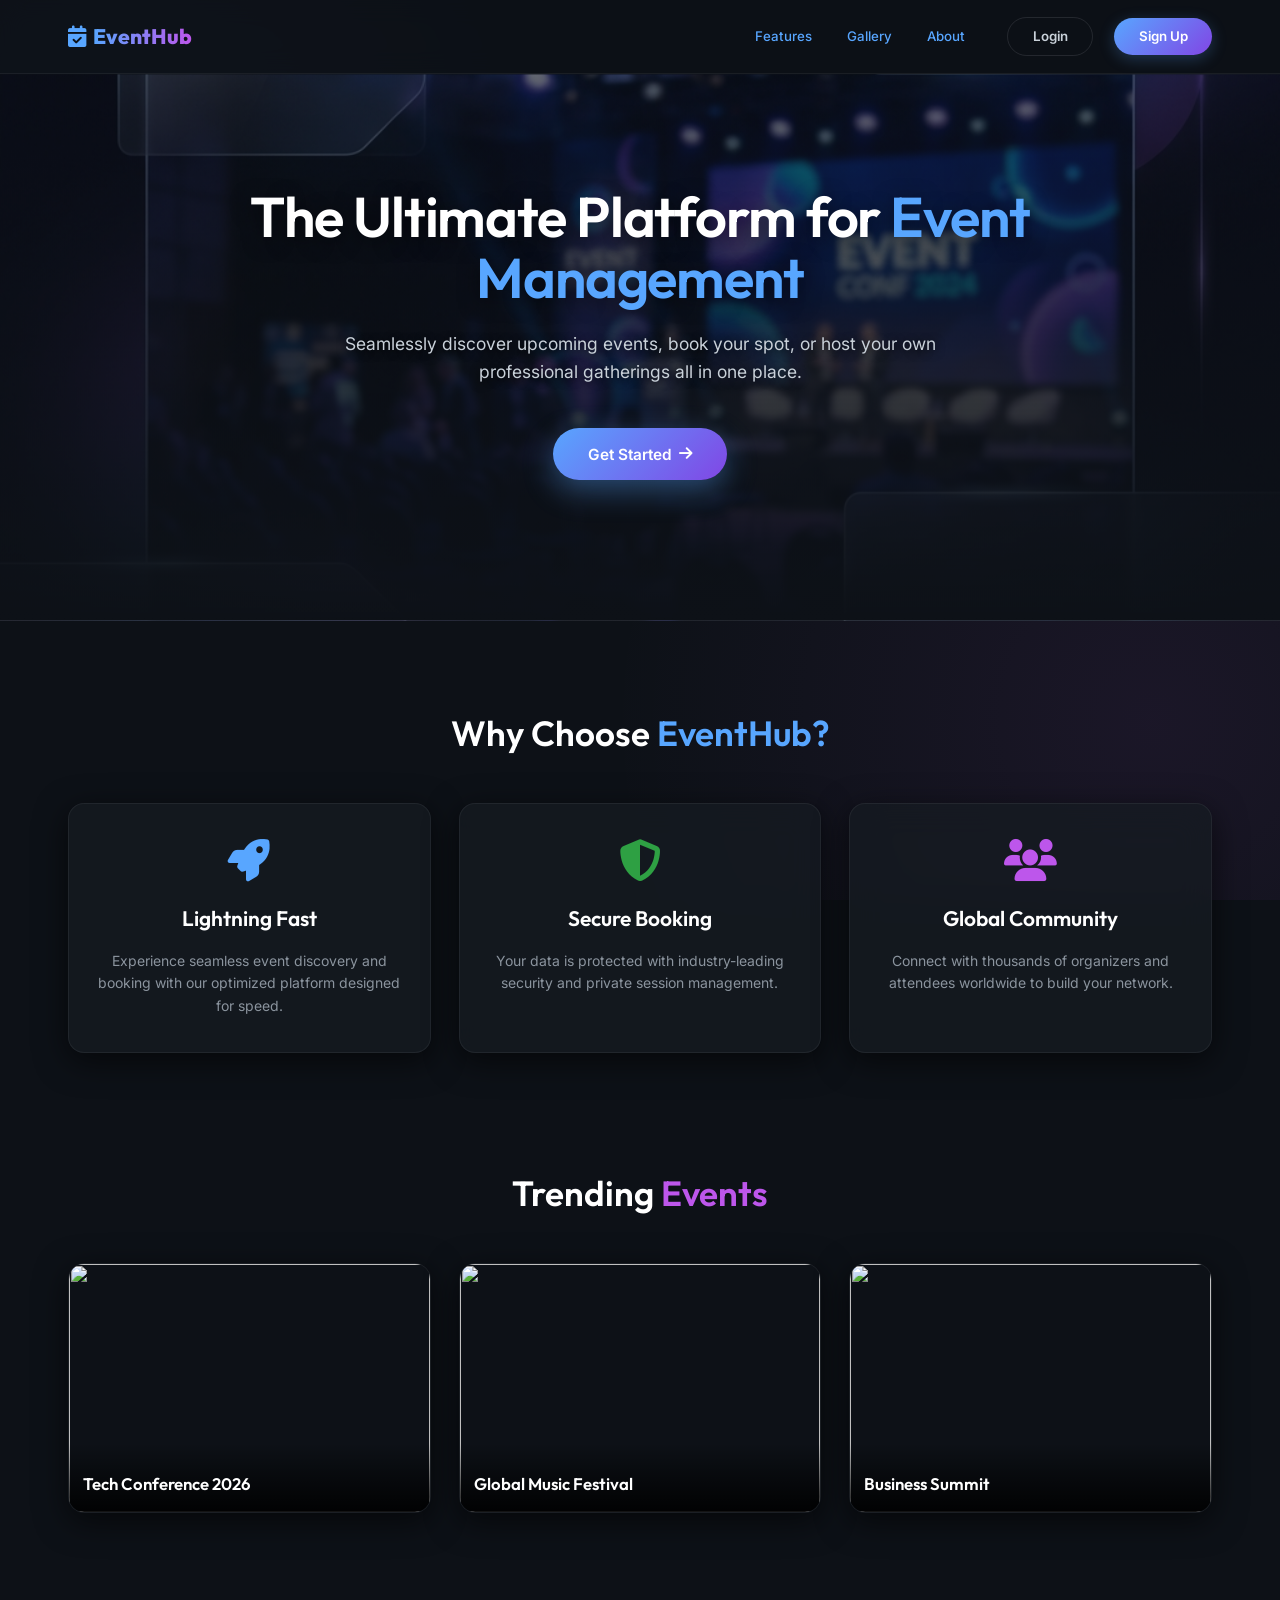
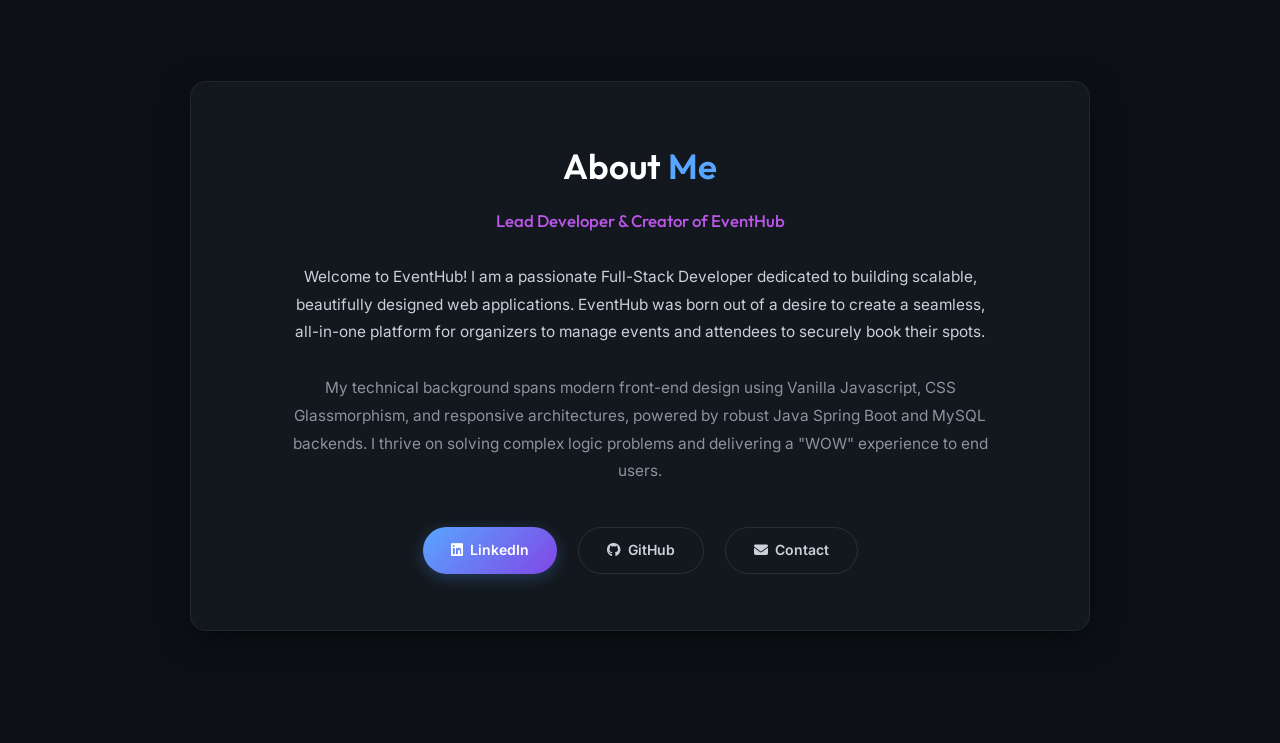
==== dashboard.html @ 70b1a967 "intial commit" ====
<!DOCTYPE html>
<html lang="en">
<head>
    <meta charset="UTF-8">
    <meta name="viewport" content="width=device-width, initial-scale=1.0">
    <title>Dashboard | Event Management System</title>
    <link rel="stylesheet" href="https://cdnjs.cloudflare.com/ajax/libs/font-awesome/6.4.0/css/all.min.css">
    <link rel="stylesheet" href="css/styles.css">
    <style>
        .role-badge-header {
            font-size:0.65rem; 
            padding:0.2rem 0.6rem; 
            margin-left: 0.5rem; 
            border-radius: var(--radius-sm);
        }
        .sidebar-link:hover {
            background: rgba(255, 255, 255, 0.05) !important;
            color: white !important;
        }
        .sidebar-link.active {
            background: rgba(88, 166, 255, 0.1) !important;
            color: var(--primary) !important;
        }
        #payment-history-table-body td {
            text-align: center !important;
            vertical-align: middle !important;
        }
        @media (max-width: 768px) {
            .sidebar {
                position: fixed;
                height: 100vh;
                left: -260px;
                top: 0;
                box-shadow: 0 0 50px rgba(0,0,0,0.8);
            }
            .sidebar.open {
                left: 0;
            }
            #sidebar-close, #sidebar-toggle {
                display: block !important;
            }
            .navbar-brand-desktop {
                display: none !important;
            }
        }
    </style>
</head>
<body>

    <!-- Dashboard Layout Wrapper -->
    <div class="dashboard-layout" style="display: flex; flex: 1; width: 100%; overflow-x: hidden;">
        
        <!-- Sidebar -->
        <aside class="sidebar" id="sidebar" style="width: 260px; background: rgba(13, 17, 23, 0.95); border-right: 1px solid var(--border); display: flex; flex-direction: column; transition: all 0.3s ease; z-index: 200;">
            <div style="padding: 1.5rem; border-bottom: 1px solid var(--border); display: flex; justify-content: space-between; align-items: center;">
                <a href="index.html" class="navbar-brand" style="font-size: 1.3rem;">
                    <i class="fas fa-calendar-check" style="color: var(--primary);"></i>
                    <span>EventHub</span>
                </a>
                <button id="sidebar-close" class="btn btn-outline" style="padding: 0.3rem 0.6rem; display: none;"><i class="fas fa-times"></i></button>
            </div>
            <ul id="sidebar-menu" style="list-style: none; padding: 1.5rem 1rem; flex: 1; display: flex; flex-direction: column; gap: 0.5rem;">
                <li>
                    <a href="#" class="sidebar-link active" style="display: flex; align-items: center; gap: 1rem; padding: 0.8rem 1rem; color: var(--primary); background: rgba(88, 166, 255, 0.1); border-radius: var(--radius-md); font-weight: 500; transition: all 0.2s; text-decoration: none;">
                        <i class="fas fa-home" style="width: 20px; text-align: center;"></i> Overview
                    </a>
                </li>
                <li id="sidebar-history-item" style="display: none;">
                    <a href="#" id="sidebar-btn-history" class="sidebar-link" style="display: flex; align-items: center; gap: 1rem; padding: 0.8rem 1rem; color: var(--text-muted); border-radius: var(--radius-md); font-weight: 500; transition: all 0.2s; text-decoration: none;">
                        <i class="fas fa-ticket-alt" style="width: 20px; text-align: center;"></i> My Tickets
                    </a>
                </li>
                <li id="sidebar-payment-history-item" style="display: none;">
                    <a href="#" id="sidebar-btn-payment-history" class="sidebar-link" style="display: flex; align-items: center; gap: 1rem; padding: 0.8rem 1rem; color: var(--text-muted); border-radius: var(--radius-md); font-weight: 500; transition: all 0.2s; text-decoration: none;">
                        <i class="fas fa-file-invoice-dollar" style="width: 20px; text-align: center;"></i> Payment History
                    </a>
                </li>
                <li id="sidebar-create-event-item" style="display: none;">
                    <a href="#" id="sidebar-btn-create" class="sidebar-link" style="display: flex; align-items: center; gap: 1rem; padding: 0.8rem 1rem; color: var(--text-muted); border-radius: var(--radius-md); font-weight: 500; transition: all 0.2s; text-decoration: none;">
                        <i class="fas fa-plus-circle" style="width: 20px; text-align: center;"></i> Create Event
                    </a>
                </li>
                <li id="sidebar-admin-user-item" style="display: none;">
                    <a href="#" id="sidebar-btn-add-user" class="sidebar-link" style="display: flex; align-items: center; gap: 1rem; padding: 0.8rem 1rem; color: var(--text-muted); border-radius: var(--radius-md); font-weight: 500; transition: all 0.2s; text-decoration: none;">
                        <i class="fas fa-user-plus" style="width: 20px; text-align: center;"></i> Add User
                    </a>
                </li>
                <hr style="border:0; border-top: 1px solid var(--border); margin: 1rem 0;">
                <li>
                    <a href="#" id="sidebar-btn-settings" class="sidebar-link" style="display: flex; align-items: center; gap: 1rem; padding: 0.8rem 1rem; color: var(--text-muted); border-radius: var(--radius-md); font-weight: 500; transition: all 0.2s; text-decoration: none;">
                        <i class="fas fa-cog" style="width: 20px; text-align: center;"></i> Settings
                    </a>
                </li>
                <li>
                    <a href="#" id="sidebar-btn-logout" class="sidebar-link" style="display: flex; align-items: center; gap: 1rem; padding: 0.8rem 1rem; color: var(--danger); border-radius: var(--radius-md); font-weight: 500; transition: all 0.2s; text-decoration: none;">
                        <i class="fas fa-sign-out-alt" style="width: 20px; text-align: center;"></i> Logout
                    </a>
                </li>
            </ul>
        </aside>

        <!-- Main Content Wrapper -->
        <div class="main-wrapper" style="flex: 1; display: flex; flex-direction: column; min-width: 0; position: relative;">
            
            <!-- Navbar -->
            <nav class="navbar" style="padding: 1rem 2rem;">
                <div style="display: flex; justify-content: space-between; align-items: center; width: 100%;">
                    <div style="display: flex; align-items: center;">
                        <button id="sidebar-toggle" class="btn btn-outline" style="padding: 0.4rem 0.8rem; margin-right: 1rem; display: none;"><i class="fas fa-bars"></i></button>
                        <a href="index.html" class="navbar-brand navbar-brand-desktop" style="display: none;">
                            <i class="fas fa-calendar-check" style="color: var(--primary);"></i>
                            <span>EventHub</span>
                        </a>
                    </div>
                    <div class="nav-links" style="position: relative; display: flex; align-items: center;">
                <div id="nav-profile-trigger" style="cursor: pointer; display: flex; align-items: center; gap: 0.8rem; padding: 0.4rem; border-radius: var(--radius-full); transition: background 0.2s;">
                    <div id="nav-profile-icon" style="width: 42px; height: 42px; border-radius: 50%; background: linear-gradient(135deg, var(--primary), var(--secondary)); display: flex; align-items: center; justify-content: center; color: white; font-size: 1.2rem; box-shadow: 0 4px 10px rgba(88, 166, 255, 0.4); overflow: hidden;">
                        <!-- Icon injected by JS -->
                    </div>
                </div>
                
                <!-- Dropdown Menu -->
                <div id="profile-dropdown" class="glass-card fade-in" style="display: none; position: absolute; top: 70px; right: 0; min-width: 280px; padding: 1.5rem; text-align: left; z-index: 200;">
                    <h3 id="dropdown-name" style="margin-bottom: 0.3rem; display:flex; justify-content: space-between; align-items: center; font-size: 1.1rem;"></h3>
                    <p id="dropdown-email" style="font-size: 0.85rem; color: var(--text-muted); margin-bottom: 1.2rem;"></p>
                    <button class="btn btn-outline" id="btn-edit-profile" style="width: 100%; border: none; text-align: left; padding: 0.8rem; margin-bottom: 0.5rem; background: rgba(88, 166, 255, 0.1); border-radius: var(--radius-md); transition: background 0.3s;">
                        <i class="fas fa-user-edit" style="margin-right: 0.5rem; color: var(--primary);"></i> Edit Profile
                    </button>
                    <button class="btn btn-outline" id="btn-account-settings" onclick="document.getElementById('profile-dropdown').style.display='none'; document.getElementById('nav-profile-trigger').style.background='transparent'; document.getElementById('account-settings-modal').classList.add('active');" style="width: 100%; border: none; text-align: left; padding: 0.8rem; margin-bottom: 0.5rem; background: rgba(88, 166, 255, 0.1); border-radius: var(--radius-md); transition: background 0.3s;">
                        <i class="fas fa-cog" style="margin-right: 0.5rem; color: var(--primary);"></i> Account Settings
                    </button>
                    <button class="btn btn-outline" id="btn-help-support" onclick="document.getElementById('profile-dropdown').style.display='none'; document.getElementById('nav-profile-trigger').style.background='transparent'; document.getElementById('help-modal').classList.add('active');" style="width: 100%; border: none; text-align: left; padding: 0.8rem; margin-bottom: 0.5rem; background: rgba(88, 166, 255, 0.1); border-radius: var(--radius-md); transition: background 0.3s;">
                        <i class="fas fa-question-circle" style="margin-right: 0.5rem; color: var(--primary);"></i> Help & Support
                    </button>
                    <hr style="border: 0; border-top: 1px solid var(--border); margin: 1rem 0;">
                    <button class="btn btn-danger" id="btn-logout" style="width: 100%; border: none; background: rgba(248, 81, 73, 0.1); transition: background 0.3s;">
                        <i class="fas fa-sign-out-alt" style="margin-right: 0.5rem;"></i> Secure Logout
                    </button>
                </div>
            </div>
                </div>
            </nav>

            <main class="container" style="padding: 3rem 2rem; flex: 1; display: flex; flex-direction: column; max-width: 100%;">
        
        <!-- Header Actions -->
        <div style="display: flex; justify-content: space-between; align-items: center; margin-bottom: 2rem; border-bottom: 1px solid var(--border); padding-bottom: 1.5rem; flex-wrap: wrap; gap: 1rem;">
            <div>
                <h2 id="dashboard-title" style="font-size: 2rem;">Overview</h2>
                <p class="text-muted" style="font-size: 0.95rem; margin-top: 0.4rem;" id="dashboard-subtitle">Manage your events and activities.</p>
            </div>
            <div style="display: flex; align-items: center; gap: 1rem; flex-wrap: wrap;">
                <div id="dashboard-actions" style="display: flex; align-items: center; gap: 1rem;">
                    <!-- Action buttons dynamically injected -->
                </div>
            </div>
        </div>

        <!-- Search Bar -->
        <div id="search-container" style="margin-bottom: 2rem;">
            <div style="position: relative; max-width: 500px;">
                <i class="fas fa-search" style="position: absolute; left: 15px; top: 50%; transform: translateY(-50%); color: var(--text-muted);"></i>
                <input type="text" id="global-search" class="form-control" placeholder="Search events by title or location..." style="padding-left: 40px; border-radius: 30px; background: rgba(255,255,255,0.03);">
            </div>
        </div>

        <!-- Dynamic Content Section -->
        <div id="dashboard-content" style="flex: 1;">
            <div style="display: flex; justify-content: center; align-items: center; height: 200px;">
                <i class="fas fa-circle-notch fa-spin text-muted" style="font-size: 2rem;"></i>
            </div>
            </div>
        </main>
        
        </div> <!-- End Main Wrapper -->
    </div> <!-- End Dashboard Layout Wrapper -->
    
    <!-- Create Event Modal (Organizer / Admin) -->
    <div class="modal" id="create-event-modal">
        <div class="modal-content" style="max-width: 500px;">
            <span class="modal-close" id="create-event-close">&times;</span>
            <h3 class="mb-4">Create New Event</h3>
            
            <form id="create-event-form">
                <div class="form-group">
                    <label class="form-label">Event Title</label>
                    <input type="text" id="ev-title" class="form-control" required placeholder="e.g. Annual Tech Summit">
                </div>
                <div class="form-group">
                    <label class="form-label">Detailed Description</label>
                    <textarea id="ev-desc" class="form-control" required rows="2" placeholder="What is this event about?" style="resize: none;"></textarea>
                </div>
                <div style="display: flex; gap: 1rem;">
                    <div class="form-group" style="flex: 1;">
                        <label class="form-label">Date</label>
                        <input type="date" id="ev-date" class="form-control" required>
                    </div>
                    <div class="form-group" style="flex: 1;">
                        <label class="form-label">Time</label>
                        <input type="time" id="ev-time" class="form-control" required>
                    </div>
                </div>
                <div style="display: flex; gap: 1rem;">
                    <div class="form-group" style="flex: 1;">
                        <label class="form-label">Location</label>
                        <input type="text" id="ev-location" class="form-control" placeholder="City or 'Online'" required>
                    </div>
                    <div class="form-group" style="flex: 1;">
                        <label class="form-label">Max Capacity</label>
                        <input type="number" id="ev-capacity" class="form-control" min="1" required placeholder="e.g. 100">
                    </div>
                </div>
                <div style="display: flex; gap: 1rem;">
                    <div class="form-group" style="flex: 1;">
                        <label class="form-label">Event Pricing</label>
                        <select id="ev-type" class="form-control">
                            <option value="FREE">Free Event</option>
                            <option value="PAID">Paid Event</option>
                        </select>
                    </div>
                    <div class="form-group" style="flex: 1; display: none;" id="ev-price-container">
                        <label class="form-label">Ticket Price ($)</label>
                        <input type="number" id="ev-price" class="form-control" min="0" step="0.01" placeholder="e.g. 50.00">
                    </div>
                </div>
                <button type="submit" class="btn btn-primary" style="width: 100%; margin-top: 0.5rem;"><i class="fas fa-plus" style="margin-right: 0.5rem;"></i> Publish Event</button>
            </form>
        </div>
    </div>



    <!-- Attendees Modal (Organizer/Admin) -->
    <div class="modal" id="attendees-modal">
        <div class="modal-content" style="max-width: 800px;">
            <span class="modal-close" id="attendees-close">&times;</span>
            <h3 class="mb-4">Registered Attendees</h3>
            <div class="table-container" style="max-height: 400px; overflow-y: auto;">
                <table>
                    <thead>
                        <tr>
                            <th>Attendee Name</th>
                            <th>Contact Info</th>
                            <th>Organization</th>
                            <th>Status</th>
                        </tr>
                    </thead>
                    <tbody id="attendees-table-body">
                        <!-- Injected via JS -->
                    </tbody>
                </table>
            </div>
        </div>
    </div>

    <!-- User History Modal -->
    <div class="modal" id="history-modal">
        <div class="modal-content" style="max-width: 750px;">
            <span class="modal-close" id="history-close">&times;</span>
            <h3 class="mb-4">My Booked Tickets</h3>
            <div class="table-container" style="max-height: 400px; overflow-y: auto;">
                <table style="margin-top:0;">
                    <thead>
                        <tr>
                            <th>Event Details</th>
                            <th>Scheduled Date</th>
                            <th>Location</th>
                            <th>Action</th>
                        </tr>
                    </thead>
                    <tbody id="history-table-body">
                        <!-- Injected via JS -->
                    </tbody>
                </table>
            </div>
        </div>
    </div>

    <!-- User Modal (Admin) -->
    <div class="modal" id="user-modal">
        <div class="modal-content">
            <span class="modal-close" id="user-modal-close">&times;</span>
            <h3 class="mb-4" id="user-modal-title">System User Management</h3>
            
            <form id="user-form">
                <input type="hidden" id="user-id">
                <div class="form-group">
                    <label class="form-label">Full Name</label>
                    <input type="text" id="user-name" class="form-control" required>
                </div>
                <div class="form-group">
                    <label class="form-label">Email Address</label>
                    <input type="email" id="user-email" class="form-control" required>
                </div>
                <div class="form-group">
                    <label class="form-label">Phone Number <span style="color:var(--danger)">*</span></label>
                    <input type="tel" id="user-phone" class="form-control" placeholder="+1 234 567 8900" required>
                </div>
                <div class="form-group">
                    <label class="form-label">Security Password</label>
                    <input type="text" id="user-password" class="form-control" required>
                </div>
                <div class="form-group">
                    <label class="form-label">System Role</label>
                    <select id="user-role" class="form-control">
                        <option value="USER">Standard User (Attendee)</option>
                        <option value="ORGANIZER">Event Organizer</option>
                        <option value="ADMIN">System Administrator</option>
                    </select>
                </div>
                <div style="display: flex; gap: 1rem; margin-top: 1.5rem;">
                    <button type="button" class="btn btn-outline" style="flex: 1;" onclick="document.getElementById('user-modal').classList.remove('active')"><i class="fas fa-times" style="margin-right: 0.5rem;"></i> Cancel</button>
                    <button type="submit" class="btn btn-primary" style="flex: 1;"><i class="fas fa-save" style="margin-right: 0.5rem;"></i> Save</button>
                </div>
            </form>
        </div>
    </div>

    <!-- Edit Profile Modal -->
    <div class="modal" id="edit-profile-modal">
        <div class="modal-content" style="max-width: 400px;">
            <span class="modal-close" id="edit-profile-close">&times;</span>
            <h3 class="mb-4">Edit Profile</h3>
            <form id="edit-profile-form">
                <div style="text-align: center; margin-bottom: 1.5rem;">
                    <div id="edit-profile-preview" style="width: 100px; height: 100px; border-radius: 50%; background: var(--border); margin: 0 auto 1rem auto; overflow: hidden; display: flex; align-items: center; justify-content: center; font-size: 2.5rem; color: var(--text-muted);">
                        <i class="fas fa-user"></i>
                    </div>
                    <label for="edit-profile-image" class="btn btn-outline" style="cursor: pointer; padding: 0.4rem 0.8rem; font-size: 0.85rem;">
                        <i class="fas fa-camera"></i> Change Photo
                    </label>
                    <input type="file" id="edit-profile-image" accept="image/*" style="display: none;">
                </div>

                <div class="form-group">
                    <label class="form-label">Full Name</label>
                    <input type="text" id="edit-profile-name" class="form-control" required>
                </div>
                <div class="form-group">
                    <label class="form-label">Email Address (Read-only)</label>
                    <input type="email" id="edit-profile-email" class="form-control" readonly style="opacity: 0.7; cursor: not-allowed;">
                </div>
                <div class="form-group">
                    <label class="form-label">Phone Number</label>
                    <input type="tel" id="edit-profile-phone" class="form-control" placeholder="+1 234 567 8900">
                </div>
                <div class="form-group">
                    <label class="form-label">New Password (Leave blank to keep current)</label>
                    <input type="password" id="edit-profile-password" class="form-control" placeholder="Enter new password">
                </div>

                <div style="display: flex; gap: 1rem; margin-top: 1.5rem;">
                    <button type="button" class="btn btn-outline" style="flex: 1;" onclick="document.getElementById('edit-profile-modal').classList.remove('active')"><i class="fas fa-times" style="margin-right: 0.5rem;"></i> Cancel</button>
                    <button type="submit" class="btn btn-primary" style="flex: 1;"><i class="fas fa-save" style="margin-right: 0.5rem;"></i> Save</button>
                </div>
            </form>
        </div>
    </div>

    <!-- Payment Modal -->
    <div class="modal" id="payment-modal">
        <div class="modal-content" style="max-width: 450px;">
            <span class="modal-close" id="payment-close">&times;</span>
            <div style="text-align: center; margin-bottom: 1.5rem;">
                <i class="fas fa-lock text-muted" style="font-size: 2rem; margin-bottom: 0.5rem;"></i>
                <h3>Secure Checkout</h3>
                <p class="text-muted" style="font-size: 0.9rem;">Total Due: <span id="payment-amount" style="font-weight:bold; color:var(--success); font-size:1.1rem;">$0.00</span></p>
            </div>
            
            <form id="payment-form">
                <div class="form-group">
                    <label class="form-label">Cardholder Name</label>
                    <input type="text" id="card-name" class="form-control" required placeholder="John Doe">
                </div>
                <div class="form-group">
                    <label class="form-label">Card Number</label>
                    <input type="text" id="card-number" class="form-control" required placeholder="0000 0000 0000 0000" maxlength="19">
                </div>
                <div style="display: flex; gap: 1rem;">
                    <div class="form-group" style="flex: 1;">
                        <label class="form-label">Expiry Date</label>
                        <input type="text" id="card-expiry" class="form-control" required placeholder="MM/YY" maxlength="5">
                    </div>
                    <div class="form-group" style="flex: 1;">
                        <label class="form-label">CVV</label>
                        <input type="text" id="card-cvv" class="form-control" required placeholder="123" maxlength="4">
                    </div>
                </div>
                <button type="submit" id="btn-pay-submit" class="btn btn-primary" style="width: 100%; margin-top: 1rem;">
                    <i class="fas fa-credit-card" style="margin-right: 0.5rem;"></i> Pay & Book Ticket
                </button>
            </form>
        </div>
    </div>

    <!-- Payment History Modal -->
    <div class="modal" id="payment-history-modal">
        <div class="modal-content" style="max-width: 950px; min-height: 400px; padding: 2rem;">
            <span class="modal-close" id="payment-history-close">&times;</span>
            <h3 class="mb-4" id="payment-history-title">Payment History</h3>
            <div class="table-container" style="max-height: 500px; overflow-y: auto; overflow-x: auto;">
                <table class="table" style="width: 100%; text-align: center; border-collapse: collapse;">
                    <thead id="payment-history-thead">
                        <!-- Populated via JS -->
                    </thead>
                    <tbody id="payment-history-table-body">
                        <!-- Populated via JS -->
                    </tbody>
                </table>
            </div>
        </div>
    </div>

    <!-- Event Gallery Modal -->
    <div class="modal" id="gallery-modal">
        <div class="modal-content" style="max-width: 800px; min-height: 500px; display: flex; flex-direction: column;">
            <span class="modal-close" id="gallery-close">&times;</span>
            <h3 class="mb-4" id="gallery-title">Event Gallery</h3>
            
            <form id="gallery-form" style="display: flex; gap: 1rem; margin-bottom: 2rem; align-items: center;">
                <input type="file" id="gallery-file" class="form-control" accept="image/*" style="flex: 1; padding: 0.5rem;">
                <span class="text-muted" style="font-weight: 600; font-size: 0.8rem;">OR</span>
                <input type="url" id="gallery-image-url" class="form-control" placeholder="Paste Image URL here (e.g. https://...)" style="flex: 1;">
                <button type="submit" class="btn btn-primary" style="white-space: nowrap;"><i class="fas fa-upload"></i> Upload</button>
            </form>

            <div id="gallery-grid" style="display: grid; grid-template-columns: repeat(auto-fill, minmax(200px, 1fr)); gap: 1.5rem; flex: 1; overflow-y: auto; padding-right: 0.5rem;">
                <!-- Populated via JS -->
            </div>
        </div>
    </div>

    <!-- Account Settings Modal -->
    <div class="modal" id="account-settings-modal">
        <div class="modal-content" style="max-width: 450px;">
            <span class="modal-close" id="account-settings-close" onclick="document.getElementById('account-settings-modal').classList.remove('active')">&times;</span>
            <h3 class="mb-4">Account Settings</h3>
            
            <form id="account-settings-form">
                <div class="form-group" style="display: flex; align-items: center; justify-content: space-between; border-bottom: 1px solid var(--border); padding-bottom: 1rem; margin-bottom: 1.5rem;">
                    <div>
                        <label class="form-label" style="margin-bottom: 0; color: white;">Email Notifications</label>
                        <div style="font-size: 0.8rem; color: var(--text-muted);">Receive updates about your events.</div>
                    </div>
                    <label style="position: relative; display: inline-block; width: 40px; height: 20px;">
                        <input type="checkbox" id="setting-notifications" style="width: 18px; height: 18px;">
                    </label>
                </div>

                <div class="form-group" style="border-bottom: 1px solid var(--border); padding-bottom: 1rem; margin-bottom: 1.5rem;">
                    <label class="form-label" style="color: var(--danger); margin-bottom: 0.5rem;">Danger Zone</label>
                    <div style="font-size: 0.8rem; color: var(--text-muted); margin-bottom: 1rem;">Once you delete your account, there is no going back. Please be certain.</div>
                    <button type="button" class="btn btn-danger" id="btn-delete-account" style="width: 100%;"><i class="fas fa-trash-alt" style="margin-right: 0.5rem;"></i> Delete My Account</button>
                </div>
                
                <div style="display: flex; gap: 1rem;">
                    <button type="submit" class="btn btn-primary" style="flex: 1;"><i class="fas fa-save" style="margin-right: 0.5rem;"></i> Save Settings</button>
                </div>
            </form>
        </div>
    </div>

    <!-- Help & Support Modal -->
    <div class="modal" id="help-modal">
        <div class="modal-content" style="max-width: 500px;">
            <span class="modal-close" id="help-close" onclick="document.getElementById('help-modal').classList.remove('active')">&times;</span>
            <h3 class="mb-4">Help & Support</h3>
            
            <div style="margin-bottom: 1.5rem;">
                <h4 style="margin-bottom: 0.5rem; color: var(--primary);">Booking Tickets</h4>
                <p style="color: var(--text-muted); font-size: 0.95rem; line-height: 1.5;">
                    To book a ticket, navigate to the <strong>Overview</strong> section and click "Book Spot" on any available event. You can view all your reserved tickets under the <strong>My Tickets</strong> tab.
                </p>
            </div>
            
            <div style="margin-bottom: 1.5rem;">
                <h4 style="margin-bottom: 0.5rem; color: var(--primary);">Hosting Events</h4>
                <p style="color: var(--text-muted); font-size: 0.95rem; line-height: 1.5;">
                    If you are an Organizer, you can publish new events from the <strong>Create Event</strong> menu. Manage your attendees, view revenue, and upload gallery images from your personalized dashboard.
                </p>
            </div>

            <div style="margin-bottom: 1.5rem;">
                <h4 style="margin-bottom: 0.5rem; color: var(--primary);">Contact Support</h4>
                <p style="color: var(--text-muted); font-size: 0.95rem; line-height: 1.5;">
                    If you face any issues with ticket booking, event creation, or account management, please reach out to our team at <strong>support@eventhub.com</strong> or call us at +1 800-123-4567.
                </p>
            </div>
            <button class="btn btn-primary" style="width: 100%;" onclick="document.getElementById('help-modal').classList.remove('active')">Close</button>
        </div>
    </div>

    <!-- Toast Notifications -->
    <div id="toast-container"></div>

    <script src="js/api.js?v=2"></script>
    <script src="js/dashboard.js?v=2"></script>
</body>
</html>
---- css/styles.css ----
@import url('https://fonts.googleapis.com/css2?family=Inter:wght@300;400;500;600;700&family=Outfit:wght@400;600;800&display=swap');

:root {
    /* Color Palette - Vibrant Dark Mode */
    --bg-color: #0d1117;
    --surface-color: rgba(22, 27, 34, 0.75);
    --surface-hover: rgba(33, 38, 45, 0.9);
    --primary: #58a6ff;
    --primary-hover: #3182ce;
    --secondary: #bd56eb;
    --accent: #2ea043;
    --danger: #f85149;
    --text-main: #c9d1d9;
    --text-muted: #8b949e;
    --border: rgba(240, 246, 252, 0.1);

    /* Glassmorphism Details */
    --glass-bg: rgba(255, 255, 255, 0.02);
    --glass-border: 1px solid rgba(240, 246, 252, 0.06);
    --glass-shadow: 0 8px 32px 0 rgba(0, 0, 0, 0.6);

    /* Radii */
    --radius-sm: 6px;
    --radius-md: 10px;
    --radius-lg: 16px;
    --radius-full: 9999px;
    
    --max-width: 1200px;
}

html {
    font-size: 14px; /* Decreased base size to make entire UI slightly smaller */
}

* {
    margin: 0;
    padding: 0;
    box-sizing: border-box;
}

body {
    font-family: 'Inter', sans-serif;
    background-color: var(--bg-color);
    color: var(--text-main);
    line-height: 1.6;
    min-height: 100vh;
    display: flex;
    flex-direction: column;
    /* Soft ambient lighting */
    background-image: 
        radial-gradient(circle at 10% 20%, rgba(88, 166, 255, 0.1), transparent 30%),
        radial-gradient(circle at 90% 80%, rgba(189, 86, 235, 0.08), transparent 40%);
    background-attachment: fixed;
}

/* Custom Scrollbar */
::-webkit-scrollbar {
    width: 10px;
    height: 10px;
}

::-webkit-scrollbar-track {
    background: var(--bg-color);
    border-radius: var(--radius-full);
}

::-webkit-scrollbar-thumb {
    background: var(--primary);
    border-radius: var(--radius-full);
    border: 2px solid var(--bg-color); /* Creates a nice padding effect around the rounded scrollbar */
}

::-webkit-scrollbar-thumb:hover {
    background: var(--primary-hover);
}

h1, h2, h3, h4, h5, h6 {
    font-family: 'Outfit', sans-serif;
    color: #ffffff;
    font-weight: 600;
}

a {
    color: var(--primary);
    text-decoration: none;
    transition: color 0.3s ease;
}
a:hover {
    color: var(--primary-hover);
}

/* Utilities */
.container {
    max-width: var(--max-width);
    margin: 0 auto;
    padding: 0 2rem;
    width: 100%;
}

.text-center { text-align: center; }
.mt-1 { margin-top: 0.5rem; }
.mt-2 { margin-top: 1rem; }
.mt-3 { margin-top: 1.5rem; }
.mt-4 { margin-top: 2rem; }
.mb-2 { margin-bottom: 1rem; }
.mb-4 { margin-bottom: 2rem; }
.flex { display: flex; }
.justify-between { justify-content: space-between; }
.items-center { align-items: center; }
.text-muted { color: var(--text-muted); }

/* Buttons */
.btn {
    display: inline-flex;
    align-items: center;
    justify-content: center;
    padding: 0.75rem 1.75rem;
    border-radius: var(--radius-full);
    font-weight: 600;
    font-family: 'Inter', sans-serif;
    cursor: pointer;
    transition: all 0.25s cubic-bezier(0.4, 0, 0.2, 1);
    border: none;
    outline: none;
    white-space: nowrap;
}

.btn-primary {
    background: linear-gradient(135deg, var(--primary), #8146e5);
    color: white;
    box-shadow: 0 4px 15px rgba(88, 166, 255, 0.25);
}
.btn-primary:hover {
    transform: translateY(-2px);
    box-shadow: 0 6px 20px rgba(88, 166, 255, 0.4);
}

.btn-danger {
    background-color: transparent;
    border: 1px solid var(--danger);
    color: var(--danger);
}
.btn-danger:hover {
    background-color: var(--danger);
    color: white;
    box-shadow: 0 4px 15px rgba(248, 81, 73, 0.3);
}

.btn-success {
    background-color: var(--accent);
    color: white;
    box-shadow: 0 4px 15px rgba(46, 160, 67, 0.3);
}
.btn-success:hover {
    transform: translateY(-2px);
    box-shadow: 0 6px 20px rgba(46, 160, 67, 0.5);
}

.btn-outline {
    background: transparent;
    border: 1px solid var(--border);
    color: var(--text-main);
}
.btn-outline:hover {
    background: var(--glass-bg);
    border-color: var(--primary);
    color: white;
}

/* Forms */
.form-group {
    margin-bottom: 1.5rem;
    text-align: left;
}
.form-label {
    display: block;
    margin-bottom: 0.5rem;
    font-size: 0.85rem;
    color: var(--text-muted);
    font-weight: 500;
    letter-spacing: 0.05em;
    text-transform: uppercase;
}
.form-control {
    width: 100%;
    padding: 0.9rem 1.2rem;
    background: rgba(0, 0, 0, 0.2);
    border: 1px solid var(--border);
    border-radius: var(--radius-md);
    color: white;
    font-family: 'Inter', sans-serif;
    transition: all 0.3s ease;
}
.form-control:focus {
    outline: none;
    border-color: var(--primary);
    box-shadow: 0 0 0 3px rgba(88, 166, 255, 0.15);
}

/* Make calendar icon white in dark mode */
input[type="date"]::-webkit-calendar-picker-indicator,
input[type="datetime-local"]::-webkit-calendar-picker-indicator {
    filter: invert(1);
    cursor: pointer;
}
select.form-control {
    appearance: none;
    cursor: pointer;
    background-image: url("data:image/svg+xml;charset=UTF-8,%3csvg xmlns='http://www.w3.org/2000/svg' viewBox='0 0 24 24' fill='none' stroke='%238b949e' stroke-width='2' stroke-linecap='round' stroke-linejoin='round'%3e%3cpolyline points='6 9 12 15 18 9'%3e%3c/polyline%3e%3c/svg%3e");
    background-repeat: no-repeat;
    background-position: right 1rem center;
    background-size: 1em;
}
select.form-control option {
    background-color: var(--bg-color);
    color: var(--text-main);
}

/* Glassmorphism Cards */
.glass-card {
    background: var(--surface-color);
    backdrop-filter: blur(16px);
    -webkit-backdrop-filter: blur(16px);
    border: var(--glass-border);
    border-radius: var(--radius-lg);
    padding: 2rem;
    box-shadow: var(--glass-shadow);
    transition: transform 0.3s ease, box-shadow 0.3s ease;
}

.dashboard-layout {
    min-height: 100vh;
    background: radial-gradient(circle at top left, rgba(88, 166, 255, 0.12), transparent 18%),
                radial-gradient(circle at bottom right, rgba(189, 86, 235, 0.1), transparent 25%);
}

.main-wrapper {
    min-height: 100vh;
    display: flex;
    flex-direction: column;
}

.sidebar {
    background: rgba(9, 12, 18, 0.95);
    border-right: 1px solid rgba(255, 255, 255, 0.08);
}

.sidebar-link {
    display: flex;
    align-items: center;
    gap: 1rem;
    padding: 0.85rem 1rem;
    color: var(--text-muted);
    border-radius: var(--radius-md);
    transition: all 0.25s ease;
}

.sidebar-link:hover {
    background: rgba(88, 166, 255, 0.08) !important;
    color: white !important;
}

.sidebar-link.active {
    background: rgba(88, 166, 255, 0.14) !important;
    color: var(--primary) !important;
    border-left: 3px solid rgba(88, 166, 255, 0.75);
}

.dashboard-grid {
    display: grid;
    grid-template-columns: repeat(auto-fit, minmax(320px, 1fr));
    gap: 1.75rem;
    margin-top: 2rem;
    align-items: stretch;
}

.event-card {
    display: flex;
    flex-direction: column;
    gap: 1.25rem;
    min-height: 100%;
    transition: transform 0.25s ease, border-color 0.25s ease, box-shadow 0.25s ease;
    border: 1px solid rgba(255, 255, 255, 0.08);
}

.event-card:hover {
    transform: translateY(-4px);
    box-shadow: 0 16px 40px rgba(0, 0, 0, 0.35);
    border-color: rgba(88, 166, 255, 0.2);
}

.event-card-body {
    display: flex;
    flex-direction: column;
    gap: 0.85rem;
}

.event-card-heading {
    display: flex;
    justify-content: space-between;
    align-items: flex-start;
    gap: 1rem;
    flex-wrap: wrap;
}

.event-card-body h4 {
    margin: 0;
    font-size: 1.35rem;
    color: var(--primary);
}

.event-card-description {
    color: var(--text-muted);
    line-height: 1.7;
}

.event-card-meta {
    color: var(--text-muted);
    display: flex;
    align-items: center;
    gap: 0.6rem;
    font-size: 0.95rem;
}

.event-card-body p {
    margin: 0;
    color: var(--text-main);
}

.event-card .event-meta {
    padding-top: 1rem !important;
    margin-top: auto !important;
    display: flex !important;
    justify-content: space-between !important;
    align-items: center !important;
    border-top: 1px solid var(--border) !important;
    gap: 1rem;
    flex-wrap: wrap;
}

.event-card .event-meta > div:first-child {
    display: flex;
    flex-wrap: wrap;
    gap: 0.75rem;
    align-items: center;
}

.event-card .event-actions {
    display: flex;
    flex-wrap: wrap;
    gap: 0.75rem;
    width: 100%;
    margin-top: 0.75rem;
}

.event-card .event-actions .btn {
    flex: 1;
    min-width: 140px;
}

.btn-sm {
    padding: 0.55rem 1rem;
    font-size: 0.9rem;
}

.badge-group {
    display: flex;
    flex-wrap: wrap;
    gap: 0.5rem;
    align-items: center;
}

/* Navbar */
.navbar {
    padding: 1.2rem 0;
    background: rgba(13, 17, 23, 0.8);
    backdrop-filter: blur(12px);
    -webkit-backdrop-filter: blur(12px);
    border-bottom: var(--glass-border);
    position: sticky;
    top: 0;
    z-index: 100;
}
.navbar .container {
    display: flex;
    justify-content: space-between;
    align-items: center;
}
.navbar-brand {
    font-size: 1.5rem;
    font-weight: 800;
    font-family: 'Outfit', sans-serif;
    color: white;
    text-decoration: none;
    display: flex;
    align-items: center;
    gap: 0.5rem;
}
.navbar-brand span {
    background: linear-gradient(to right, var(--primary), var(--secondary));
    -webkit-background-clip: text;
    -webkit-text-fill-color: transparent;
}
.nav-links {
    display: flex;
    gap: 1.5rem;
    align-items: center;
}

/* Modals */
.modal {
    display: none; 
    position: fixed; 
    z-index: 1000; 
    left: 0;
    top: 0;
    width: 100%; 
    height: 100%; 
    background-color: rgba(0,0,0,0.7); 
    backdrop-filter: blur(8px);
    justify-content: center;
    align-items: center;
}
.modal.active {
    display: flex;
    animation: fadeIn 0.3s ease;
}
.modal-content {
    background: var(--bg-color);
    border: 1px solid rgba(88, 166, 255, 0.2);
    border-radius: var(--radius-lg);
    padding: 2.5rem;
    width: 90%;
    max-width: 420px;
    max-height: 90vh;
    overflow-y: auto;
    box-shadow: 0 25px 50px -12px rgba(0,0,0,0.8);
    position: relative;
    animation: slideUp 0.4s cubic-bezier(0.16, 1, 0.3, 1);
}
.modal-close {
    position: absolute;
    top: 1rem;
    right: 1.5rem;
    font-size: 1.8rem;
    color: var(--text-muted);
    cursor: pointer;
    transition: color 0.3s ease;
}
.modal-close:hover {
    color: var(--danger);
}

/* Tables */
.table-container {
    overflow-x: auto;
    width: 100%;
}
table {
    width: 100%;
    table-layout: fixed;
    border-collapse: separate;
    border-spacing: 0;
    margin-top: 1rem;
}
th, td {
    padding: 1rem;
    text-align: left;
    border-bottom: 1px solid var(--border);
}
th {
    font-weight: 600;
    color: var(--text-muted);
    text-transform: uppercase;
    font-size: 0.75rem;
    letter-spacing: 0.1em;
    background: rgba(255, 255, 255, 0.02);
}
tr:hover td {
    background-color: rgba(255, 255, 255, 0.03);
}

/* Animations */
@keyframes fadeIn {
    from { opacity: 0; }
    to { opacity: 1; }
}
@keyframes slideUp {
    from { opacity: 0; transform: translateY(30px); }
    to { opacity: 1; transform: translateY(0); }
}
.fade-in {
    animation: fadeIn 0.5s ease;
}

/* Badges */
.badge {
    padding: 0.3rem 0.8rem;
    border-radius: var(--radius-full);
    font-size: 0.7rem;
    font-weight: 600;
    text-transform: uppercase;
    letter-spacing: 0.05em;
}
.badge-primary { background: rgba(88, 166, 255, 0.15); color: var(--primary); border: 1px solid rgba(88, 166, 255, 0.3); }
.badge-success { background: rgba(46, 160, 67, 0.15); color: var(--accent); border: 1px solid rgba(46, 160, 67, 0.3); }
.badge-danger { background: rgba(248, 81, 73, 0.15); color: var(--danger); border: 1px solid rgba(248, 81, 73, 0.3); }
.badge-warning { background: rgba(245, 158, 11, 0.15); color: #f59e0b; border: 1px solid rgba(245, 158, 11, 0.3); }

/* Dashboard Layout */
.dashboard-grid {
    display: grid;
    grid-template-columns: repeat(auto-fill, minmax(320px, 1fr));
    gap: 2rem;
    margin-top: 2rem;
}
.event-card {
    display: flex;
    flex-direction: column;
    height: 100%;
}
.event-card:hover {
    transform: translateY(-5px);
    box-shadow: 0 12px 40px rgba(0, 0, 0, 0.8);
    border-color: rgba(88, 166, 255, 0.3);
}
.event-card .event-meta {
    margin-top: auto;
    padding-top: 1.5rem;
    border-top: 1px solid var(--border);
    display: flex;
    justify-content: space-between;
    align-items: center;
    font-size: 0.85rem;
    color: var(--text-muted);
}

/* Toasts / Alerts */
#toast-container {
    position: fixed;
    bottom: 2rem;
    right: 2rem;
    z-index: 9999;
    display: flex;
    flex-direction: column;
    gap: 0.8rem;
}
.toast {
    padding: 1.2rem 1.5rem;
    border-radius: var(--radius-md);
    background: var(--surface-color);
    border: 1px solid rgba(255, 255, 255, 0.1);
    backdrop-filter: blur(12px);
    color: white;
    box-shadow: 0 10px 40px rgba(0,0,0,0.5);
    animation: slideUp 0.3s ease;
    display: flex;
    align-items: center;
    justify-content: space-between;
    min-width: 280px;
    font-weight: 500;
}
.toast.error {
    border-left: 4px solid var(--danger);
}
.toast.success {
    border-left: 4px solid var(--accent);
}
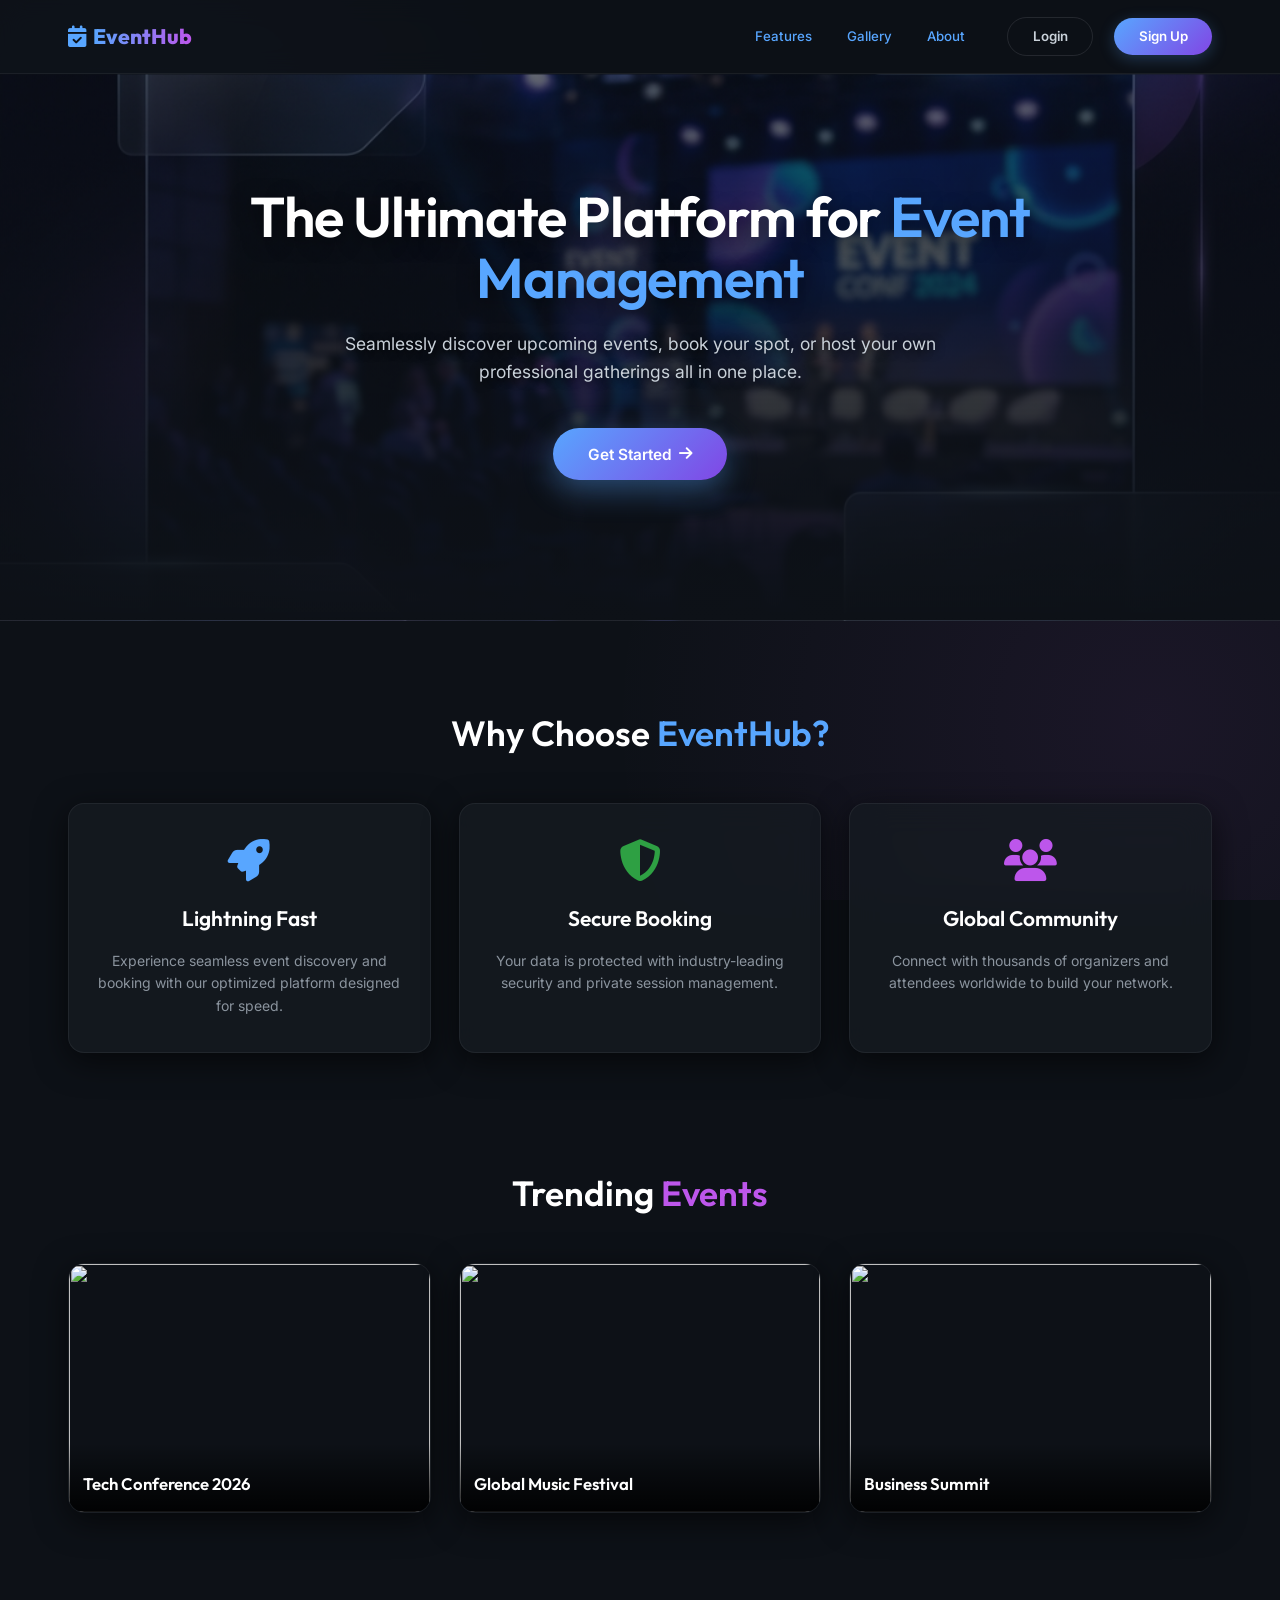
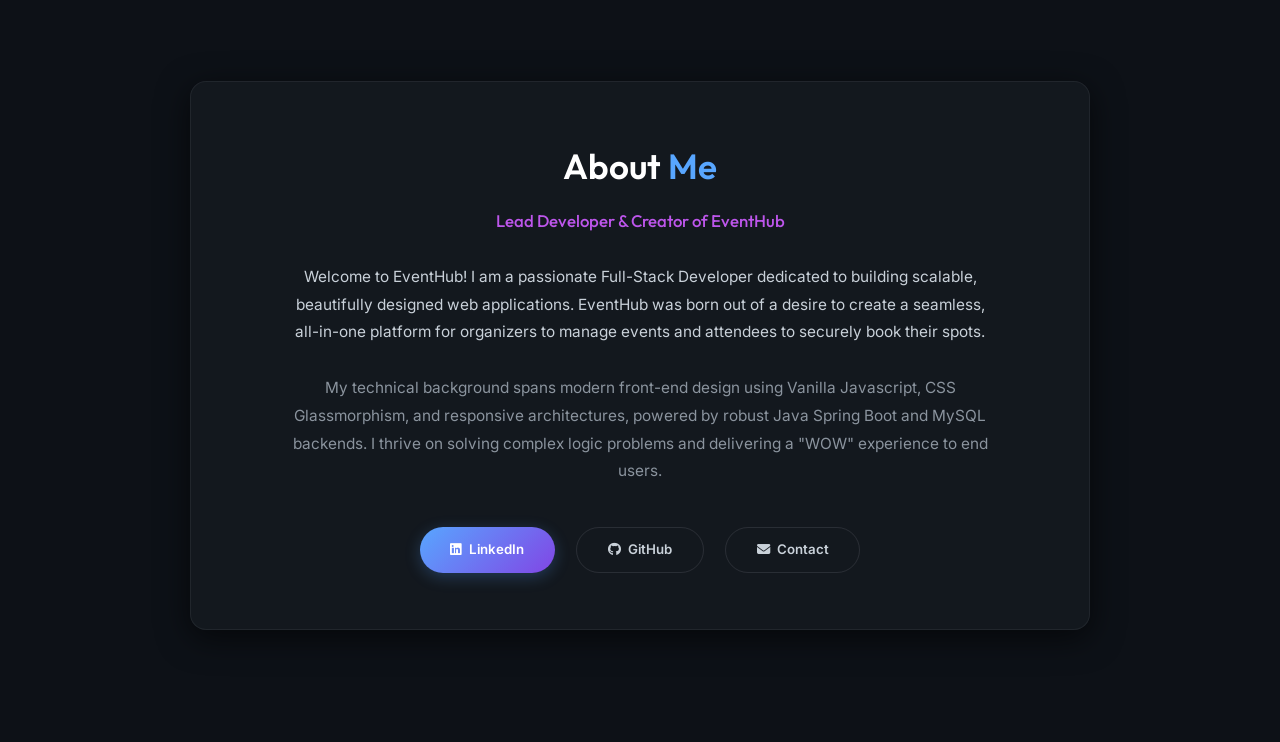
==== commit 2db7a068: "fix it" ====
--- a/dashboard.html
+++ b/dashboard.html
@@ -1,5 +1,6 @@
 <!DOCTYPE html>
 <html lang="en">
+
 <head>
     <meta charset="UTF-8">
     <meta name="viewport" content="width=device-width, initial-scale=1.0">
@@ -8,91 +9,112 @@
     <link rel="stylesheet" href="css/styles.css">
     <style>
         .role-badge-header {
-            font-size:0.65rem; 
-            padding:0.2rem 0.6rem; 
-            margin-left: 0.5rem; 
+            font-size: 0.65rem;
+            padding: 0.2rem 0.6rem;
+            margin-left: 0.5rem;
             border-radius: var(--radius-sm);
         }
+
         .sidebar-link:hover {
             background: rgba(255, 255, 255, 0.05) !important;
             color: white !important;
         }
+
         .sidebar-link.active {
             background: rgba(88, 166, 255, 0.1) !important;
             color: var(--primary) !important;
         }
+
         #payment-history-table-body td {
             text-align: center !important;
             vertical-align: middle !important;
         }
+
         @media (max-width: 768px) {
             .sidebar {
                 position: fixed;
                 height: 100vh;
                 left: -260px;
                 top: 0;
-                box-shadow: 0 0 50px rgba(0,0,0,0.8);
+                box-shadow: 0 0 50px rgba(0, 0, 0, 0.8);
             }
+
             .sidebar.open {
                 left: 0;
             }
-            #sidebar-close, #sidebar-toggle {
+
+            #sidebar-close,
+            #sidebar-toggle {
                 display: block !important;
             }
+
             .navbar-brand-desktop {
                 display: none !important;
             }
         }
     </style>
 </head>
+
 <body>
 
     <!-- Dashboard Layout Wrapper -->
     <div class="dashboard-layout" style="display: flex; flex: 1; width: 100%; overflow-x: hidden;">
-        
+
         <!-- Sidebar -->
-        <aside class="sidebar" id="sidebar" style="width: 260px; background: rgba(13, 17, 23, 0.95); border-right: 1px solid var(--border); display: flex; flex-direction: column; transition: all 0.3s ease; z-index: 200;">
-            <div style="padding: 1.5rem; border-bottom: 1px solid var(--border); display: flex; justify-content: space-between; align-items: center;">
+        <aside class="sidebar" id="sidebar"
+            style="width: 260px; background: rgba(13, 17, 23, 0.95); border-right: 1px solid var(--border); display: flex; flex-direction: column; transition: all 0.3s ease; z-index: 200;">
+            <div
+                style="padding: 1.5rem; border-bottom: 1px solid var(--border); display: flex; justify-content: space-between; align-items: center;">
                 <a href="index.html" class="navbar-brand" style="font-size: 1.3rem;">
                     <i class="fas fa-calendar-check" style="color: var(--primary);"></i>
                     <span>EventHub</span>
                 </a>
-                <button id="sidebar-close" class="btn btn-outline" style="padding: 0.3rem 0.6rem; display: none;"><i class="fas fa-times"></i></button>
-            </div>
-            <ul id="sidebar-menu" style="list-style: none; padding: 1.5rem 1rem; flex: 1; display: flex; flex-direction: column; gap: 0.5rem;">
+                <button id="sidebar-close" class="btn btn-outline" style="padding: 0.3rem 0.6rem; display: none;"><i
+                        class="fas fa-times"></i></button>
+            </div>
+            <ul id="sidebar-menu"
+                style="list-style: none; padding: 1.5rem 1rem; flex: 1; display: flex; flex-direction: column; gap: 0.5rem;">
                 <li>
-                    <a href="#" class="sidebar-link active" style="display: flex; align-items: center; gap: 1rem; padding: 0.8rem 1rem; color: var(--primary); background: rgba(88, 166, 255, 0.1); border-radius: var(--radius-md); font-weight: 500; transition: all 0.2s; text-decoration: none;">
+                    <a href="#" class="sidebar-link active"
+                        style="display: flex; align-items: center; gap: 1rem; padding: 0.8rem 1rem; color: var(--primary); background: rgba(88, 166, 255, 0.1); border-radius: var(--radius-md); font-weight: 500; transition: all 0.2s; text-decoration: none;">
                         <i class="fas fa-home" style="width: 20px; text-align: center;"></i> Overview
                     </a>
                 </li>
                 <li id="sidebar-history-item" style="display: none;">
-                    <a href="#" id="sidebar-btn-history" class="sidebar-link" style="display: flex; align-items: center; gap: 1rem; padding: 0.8rem 1rem; color: var(--text-muted); border-radius: var(--radius-md); font-weight: 500; transition: all 0.2s; text-decoration: none;">
+                    <a href="#" id="sidebar-btn-history" class="sidebar-link"
+                        style="display: flex; align-items: center; gap: 1rem; padding: 0.8rem 1rem; color: var(--text-muted); border-radius: var(--radius-md); font-weight: 500; transition: all 0.2s; text-decoration: none;">
                         <i class="fas fa-ticket-alt" style="width: 20px; text-align: center;"></i> My Tickets
                     </a>
                 </li>
                 <li id="sidebar-payment-history-item" style="display: none;">
-                    <a href="#" id="sidebar-btn-payment-history" class="sidebar-link" style="display: flex; align-items: center; gap: 1rem; padding: 0.8rem 1rem; color: var(--text-muted); border-radius: var(--radius-md); font-weight: 500; transition: all 0.2s; text-decoration: none;">
-                        <i class="fas fa-file-invoice-dollar" style="width: 20px; text-align: center;"></i> Payment History
+                    <a href="#" id="sidebar-btn-payment-history" class="sidebar-link"
+                        style="display: flex; align-items: center; gap: 1rem; padding: 0.8rem 1rem; color: var(--text-muted); border-radius: var(--radius-md); font-weight: 500; transition: all 0.2s; text-decoration: none;">
+                        <i class="fas fa-file-invoice-dollar" style="width: 20px; text-align: center;"></i> Payment
+                        History
                     </a>
                 </li>
                 <li id="sidebar-create-event-item" style="display: none;">
-                    <a href="#" id="sidebar-btn-create" class="sidebar-link" style="display: flex; align-items: center; gap: 1rem; padding: 0.8rem 1rem; color: var(--text-muted); border-radius: var(--radius-md); font-weight: 500; transition: all 0.2s; text-decoration: none;">
+                    <a href="#" id="sidebar-btn-create" class="sidebar-link"
+                        style="display: flex; align-items: center; gap: 1rem; padding: 0.8rem 1rem; color: var(--text-muted); border-radius: var(--radius-md); font-weight: 500; transition: all 0.2s; text-decoration: none;">
                         <i class="fas fa-plus-circle" style="width: 20px; text-align: center;"></i> Create Event
                     </a>
                 </li>
                 <li id="sidebar-admin-user-item" style="display: none;">
-                    <a href="#" id="sidebar-btn-add-user" class="sidebar-link" style="display: flex; align-items: center; gap: 1rem; padding: 0.8rem 1rem; color: var(--text-muted); border-radius: var(--radius-md); font-weight: 500; transition: all 0.2s; text-decoration: none;">
+                    <a href="#" id="sidebar-btn-add-user" class="sidebar-link"
+                        style="display: flex; align-items: center; gap: 1rem; padding: 0.8rem 1rem; color: var(--text-muted); border-radius: var(--radius-md); font-weight: 500; transition: all 0.2s; text-decoration: none;">
                         <i class="fas fa-user-plus" style="width: 20px; text-align: center;"></i> Add User
                     </a>
                 </li>
                 <hr style="border:0; border-top: 1px solid var(--border); margin: 1rem 0;">
                 <li>
-                    <a href="#" id="sidebar-btn-settings" class="sidebar-link" style="display: flex; align-items: center; gap: 1rem; padding: 0.8rem 1rem; color: var(--text-muted); border-radius: var(--radius-md); font-weight: 500; transition: all 0.2s; text-decoration: none;">
+                    <a href="#" id="sidebar-btn-settings" class="sidebar-link"
+                        style="display: flex; align-items: center; gap: 1rem; padding: 0.8rem 1rem; color: var(--text-muted); border-radius: var(--radius-md); font-weight: 500; transition: all 0.2s; text-decoration: none;">
                         <i class="fas fa-cog" style="width: 20px; text-align: center;"></i> Settings
                     </a>
                 </li>
                 <li>
-                    <a href="#" id="sidebar-btn-logout" class="sidebar-link" style="display: flex; align-items: center; gap: 1rem; padding: 0.8rem 1rem; color: var(--danger); border-radius: var(--radius-md); font-weight: 500; transition: all 0.2s; text-decoration: none;">
+                    <a href="#" id="sidebar-btn-logout" class="sidebar-link"
+                        style="display: flex; align-items: center; gap: 1rem; padding: 0.8rem 1rem; color: var(--danger); border-radius: var(--radius-md); font-weight: 500; transition: all 0.2s; text-decoration: none;">
                         <i class="fas fa-sign-out-alt" style="width: 20px; text-align: center;"></i> Logout
                     </a>
                 </li>
@@ -100,95 +122,121 @@
         </aside>
 
         <!-- Main Content Wrapper -->
-        <div class="main-wrapper" style="flex: 1; display: flex; flex-direction: column; min-width: 0; position: relative;">
-            
+        <div class="main-wrapper"
+            style="flex: 1; display: flex; flex-direction: column; min-width: 0; position: relative;">
+
             <!-- Navbar -->
             <nav class="navbar" style="padding: 1rem 2rem;">
                 <div style="display: flex; justify-content: space-between; align-items: center; width: 100%;">
                     <div style="display: flex; align-items: center;">
-                        <button id="sidebar-toggle" class="btn btn-outline" style="padding: 0.4rem 0.8rem; margin-right: 1rem; display: none;"><i class="fas fa-bars"></i></button>
+                        <button id="sidebar-toggle" class="btn btn-outline"
+                            style="padding: 0.4rem 0.8rem; margin-right: 1rem; display: none;"><i
+                                class="fas fa-bars"></i></button>
                         <a href="index.html" class="navbar-brand navbar-brand-desktop" style="display: none;">
                             <i class="fas fa-calendar-check" style="color: var(--primary);"></i>
                             <span>EventHub</span>
                         </a>
                     </div>
                     <div class="nav-links" style="position: relative; display: flex; align-items: center;">
-                <div id="nav-profile-trigger" style="cursor: pointer; display: flex; align-items: center; gap: 0.8rem; padding: 0.4rem; border-radius: var(--radius-full); transition: background 0.2s;">
-                    <div id="nav-profile-icon" style="width: 42px; height: 42px; border-radius: 50%; background: linear-gradient(135deg, var(--primary), var(--secondary)); display: flex; align-items: center; justify-content: center; color: white; font-size: 1.2rem; box-shadow: 0 4px 10px rgba(88, 166, 255, 0.4); overflow: hidden;">
-                        <!-- Icon injected by JS -->
-                    </div>
-                </div>
-                
-                <!-- Dropdown Menu -->
-                <div id="profile-dropdown" class="glass-card fade-in" style="display: none; position: absolute; top: 70px; right: 0; min-width: 280px; padding: 1.5rem; text-align: left; z-index: 200;">
-                    <h3 id="dropdown-name" style="margin-bottom: 0.3rem; display:flex; justify-content: space-between; align-items: center; font-size: 1.1rem;"></h3>
-                    <p id="dropdown-email" style="font-size: 0.85rem; color: var(--text-muted); margin-bottom: 1.2rem;"></p>
-                    <button class="btn btn-outline" id="btn-edit-profile" style="width: 100%; border: none; text-align: left; padding: 0.8rem; margin-bottom: 0.5rem; background: rgba(88, 166, 255, 0.1); border-radius: var(--radius-md); transition: background 0.3s;">
-                        <i class="fas fa-user-edit" style="margin-right: 0.5rem; color: var(--primary);"></i> Edit Profile
-                    </button>
-                    <button class="btn btn-outline" id="btn-account-settings" onclick="document.getElementById('profile-dropdown').style.display='none'; document.getElementById('nav-profile-trigger').style.background='transparent'; document.getElementById('account-settings-modal').classList.add('active');" style="width: 100%; border: none; text-align: left; padding: 0.8rem; margin-bottom: 0.5rem; background: rgba(88, 166, 255, 0.1); border-radius: var(--radius-md); transition: background 0.3s;">
-                        <i class="fas fa-cog" style="margin-right: 0.5rem; color: var(--primary);"></i> Account Settings
-                    </button>
-                    <button class="btn btn-outline" id="btn-help-support" onclick="document.getElementById('profile-dropdown').style.display='none'; document.getElementById('nav-profile-trigger').style.background='transparent'; document.getElementById('help-modal').classList.add('active');" style="width: 100%; border: none; text-align: left; padding: 0.8rem; margin-bottom: 0.5rem; background: rgba(88, 166, 255, 0.1); border-radius: var(--radius-md); transition: background 0.3s;">
-                        <i class="fas fa-question-circle" style="margin-right: 0.5rem; color: var(--primary);"></i> Help & Support
-                    </button>
-                    <hr style="border: 0; border-top: 1px solid var(--border); margin: 1rem 0;">
-                    <button class="btn btn-danger" id="btn-logout" style="width: 100%; border: none; background: rgba(248, 81, 73, 0.1); transition: background 0.3s;">
-                        <i class="fas fa-sign-out-alt" style="margin-right: 0.5rem;"></i> Secure Logout
-                    </button>
-                </div>
-            </div>
+                        <div id="nav-profile-trigger"
+                            style="cursor: pointer; display: flex; align-items: center; gap: 0.8rem; padding: 0.4rem; border-radius: var(--radius-full); transition: background 0.2s;">
+                            <div id="nav-profile-icon"
+                                style="width: 42px; height: 42px; border-radius: 50%; background: linear-gradient(135deg, var(--primary), var(--secondary)); display: flex; align-items: center; justify-content: center; color: white; font-size: 1.2rem; box-shadow: 0 4px 10px rgba(88, 166, 255, 0.4); overflow: hidden;">
+                                <!-- Icon injected by JS -->
+                            </div>
+                        </div>
+
+                        <!-- Dropdown Menu -->
+                        <div id="profile-dropdown" class="glass-card fade-in"
+                            style="display: none; position: absolute; top: 70px; right: 0; min-width: 280px; padding: 1.5rem; text-align: left; z-index: 200;">
+                            <h3 id="dropdown-name"
+                                style="margin-bottom: 0.3rem; display:flex; justify-content: space-between; align-items: center; font-size: 1.1rem;">
+                            </h3>
+                            <p id="dropdown-email"
+                                style="font-size: 0.85rem; color: var(--text-muted); margin-bottom: 1.2rem;"></p>
+                            <button class="btn btn-outline" id="btn-edit-profile"
+                                style="width: 100%; border: none; text-align: left; padding: 0.8rem; margin-bottom: 0.5rem; background: rgba(88, 166, 255, 0.1); border-radius: var(--radius-md); transition: background 0.3s;">
+                                <i class="fas fa-user-edit" style="margin-right: 0.5rem; color: var(--primary);"></i>
+                                Edit Profile
+                            </button>
+                            <button class="btn btn-outline" id="btn-account-settings"
+                                onclick="document.getElementById('profile-dropdown').style.display='none'; document.getElementById('nav-profile-trigger').style.background='transparent'; document.getElementById('account-settings-modal').classList.add('active');"
+                                style="width: 100%; border: none; text-align: left; padding: 0.8rem; margin-bottom: 0.5rem; background: rgba(88, 166, 255, 0.1); border-radius: var(--radius-md); transition: background 0.3s;">
+                                <i class="fas fa-cog" style="margin-right: 0.5rem; color: var(--primary);"></i> Account
+                                Settings
+                            </button>
+                            <button class="btn btn-outline" id="btn-help-support"
+                                onclick="document.getElementById('profile-dropdown').style.display='none'; document.getElementById('nav-profile-trigger').style.background='transparent'; document.getElementById('help-modal').classList.add('active');"
+                                style="width: 100%; border: none; text-align: left; padding: 0.8rem; margin-bottom: 0.5rem; background: rgba(88, 166, 255, 0.1); border-radius: var(--radius-md); transition: background 0.3s;">
+                                <i class="fas fa-question-circle"
+                                    style="margin-right: 0.5rem; color: var(--primary);"></i> Help & Support
+                            </button>
+                            <hr style="border: 0; border-top: 1px solid var(--border); margin: 1rem 0;">
+                            <button class="btn btn-danger" id="btn-logout"
+                                style="width: 100%; border: none; background: rgba(248, 81, 73, 0.1); transition: background 0.3s;">
+                                <i class="fas fa-sign-out-alt" style="margin-right: 0.5rem;"></i> Secure Logout
+                            </button>
+                        </div>
+                    </div>
                 </div>
             </nav>
 
-            <main class="container" style="padding: 3rem 2rem; flex: 1; display: flex; flex-direction: column; max-width: 100%;">
-        
-        <!-- Header Actions -->
-        <div style="display: flex; justify-content: space-between; align-items: center; margin-bottom: 2rem; border-bottom: 1px solid var(--border); padding-bottom: 1.5rem; flex-wrap: wrap; gap: 1rem;">
-            <div>
-                <h2 id="dashboard-title" style="font-size: 2rem;">Overview</h2>
-                <p class="text-muted" style="font-size: 0.95rem; margin-top: 0.4rem;" id="dashboard-subtitle">Manage your events and activities.</p>
-            </div>
-            <div style="display: flex; align-items: center; gap: 1rem; flex-wrap: wrap;">
-                <div id="dashboard-actions" style="display: flex; align-items: center; gap: 1rem;">
-                    <!-- Action buttons dynamically injected -->
-                </div>
-            </div>
-        </div>
-
-        <!-- Search Bar -->
-        <div id="search-container" style="margin-bottom: 2rem;">
-            <div style="position: relative; max-width: 500px;">
-                <i class="fas fa-search" style="position: absolute; left: 15px; top: 50%; transform: translateY(-50%); color: var(--text-muted);"></i>
-                <input type="text" id="global-search" class="form-control" placeholder="Search events by title or location..." style="padding-left: 40px; border-radius: 30px; background: rgba(255,255,255,0.03);">
-            </div>
-        </div>
-
-        <!-- Dynamic Content Section -->
-        <div id="dashboard-content" style="flex: 1;">
-            <div style="display: flex; justify-content: center; align-items: center; height: 200px;">
-                <i class="fas fa-circle-notch fa-spin text-muted" style="font-size: 2rem;"></i>
-            </div>
-            </div>
-        </main>
-        
+            <main class="container"
+                style="padding: 3rem 2rem; flex: 1; display: flex; flex-direction: column; max-width: 100%;">
+
+                <!-- Header Actions -->
+                <div
+                    style="display: flex; justify-content: space-between; align-items: center; margin-bottom: 2rem; border-bottom: 1px solid var(--border); padding-bottom: 1.5rem; flex-wrap: wrap; gap: 1rem;">
+                    <div>
+                        <h2 id="dashboard-title" style="font-size: 2rem;">Overview</h2>
+                        <p class="text-muted" style="font-size: 0.95rem; margin-top: 0.4rem;" id="dashboard-subtitle">
+                            Manage your events and activities.</p>
+                    </div>
+                    <div style="display: flex; align-items: center; gap: 1rem; flex-wrap: wrap;">
+                        <div id="dashboard-actions" style="display: flex; align-items: center; gap: 1rem;">
+                            <!-- Action buttons dynamically injected -->
+                        </div>
+                    </div>
+                </div>
+
+                <!-- Search Bar -->
+                <div id="search-container" style="margin-bottom: 2rem;">
+                    <div style="position: relative; max-width: 500px;">
+                        <i class="fas fa-search"
+                            style="position: absolute; left: 15px; top: 50%; transform: translateY(-50%); color: var(--text-muted);"></i>
+                        <input type="text" id="global-search" class="form-control"
+                            placeholder="Search events by title or location..."
+                            style="padding-left: 40px; border-radius: 30px; background: rgba(255,255,255,0.03);">
+                    </div>
+                </div>
+
+                <!-- Dynamic Content Section -->
+                <div id="dashboard-content" style="flex: 1;">
+                    <div style="display: flex; justify-content: center; align-items: center; height: 200px;">
+                        <i class="fas fa-circle-notch fa-spin text-muted" style="font-size: 2rem;"></i>
+                    </div>
+                </div>
+            </main>
+
         </div> <!-- End Main Wrapper -->
     </div> <!-- End Dashboard Layout Wrapper -->
-    
+
     <!-- Create Event Modal (Organizer / Admin) -->
     <div class="modal" id="create-event-modal">
         <div class="modal-content" style="max-width: 500px;">
             <span class="modal-close" id="create-event-close">&times;</span>
             <h3 class="mb-4">Create New Event</h3>
-            
+
             <form id="create-event-form">
                 <div class="form-group">
                     <label class="form-label">Event Title</label>
-                    <input type="text" id="ev-title" class="form-control" required placeholder="e.g. Annual Tech Summit">
+                    <input type="text" id="ev-title" class="form-control" required
+                        placeholder="e.g. Annual Tech Summit">
                 </div>
                 <div class="form-group">
                     <label class="form-label">Detailed Description</label>
-                    <textarea id="ev-desc" class="form-control" required rows="2" placeholder="What is this event about?" style="resize: none;"></textarea>
+                    <textarea id="ev-desc" class="form-control" required rows="2"
+                        placeholder="What is this event about?" style="resize: none;"></textarea>
                 </div>
                 <div style="display: flex; gap: 1rem;">
                     <div class="form-group" style="flex: 1;">
@@ -203,11 +251,13 @@
                 <div style="display: flex; gap: 1rem;">
                     <div class="form-group" style="flex: 1;">
                         <label class="form-label">Location</label>
-                        <input type="text" id="ev-location" class="form-control" placeholder="City or 'Online'" required>
+                        <input type="text" id="ev-location" class="form-control" placeholder="City or 'Online'"
+                            required>
                     </div>
                     <div class="form-group" style="flex: 1;">
                         <label class="form-label">Max Capacity</label>
-                        <input type="number" id="ev-capacity" class="form-control" min="1" required placeholder="e.g. 100">
+                        <input type="number" id="ev-capacity" class="form-control" min="1" required
+                            placeholder="e.g. 100">
                     </div>
                 </div>
                 <div style="display: flex; gap: 1rem;">
@@ -220,10 +270,12 @@
                     </div>
                     <div class="form-group" style="flex: 1; display: none;" id="ev-price-container">
                         <label class="form-label">Ticket Price ($)</label>
-                        <input type="number" id="ev-price" class="form-control" min="0" step="0.01" placeholder="e.g. 50.00">
-                    </div>
-                </div>
-                <button type="submit" class="btn btn-primary" style="width: 100%; margin-top: 0.5rem;"><i class="fas fa-plus" style="margin-right: 0.5rem;"></i> Publish Event</button>
+                        <input type="number" id="ev-price" class="form-control" min="0" step="0.01"
+                            placeholder="e.g. 50.00">
+                    </div>
+                </div>
+                <button type="submit" class="btn btn-primary" style="width: 100%; margin-top: 0.5rem;"><i
+                        class="fas fa-plus" style="margin-right: 0.5rem;"></i> Publish Event</button>
             </form>
         </div>
     </div>
@@ -281,7 +333,7 @@
         <div class="modal-content">
             <span class="modal-close" id="user-modal-close">&times;</span>
             <h3 class="mb-4" id="user-modal-title">System User Management</h3>
-            
+
             <form id="user-form">
                 <input type="hidden" id="user-id">
                 <div class="form-group">
@@ -309,8 +361,11 @@
                     </select>
                 </div>
                 <div style="display: flex; gap: 1rem; margin-top: 1.5rem;">
-                    <button type="button" class="btn btn-outline" style="flex: 1;" onclick="document.getElementById('user-modal').classList.remove('active')"><i class="fas fa-times" style="margin-right: 0.5rem;"></i> Cancel</button>
-                    <button type="submit" class="btn btn-primary" style="flex: 1;"><i class="fas fa-save" style="margin-right: 0.5rem;"></i> Save</button>
+                    <button type="button" class="btn btn-outline" style="flex: 1;"
+                        onclick="document.getElementById('user-modal').classList.remove('active')"><i
+                            class="fas fa-times" style="margin-right: 0.5rem;"></i> Cancel</button>
+                    <button type="submit" class="btn btn-primary" style="flex: 1;"><i class="fas fa-save"
+                            style="margin-right: 0.5rem;"></i> Save</button>
                 </div>
             </form>
         </div>
@@ -323,10 +378,12 @@
             <h3 class="mb-4">Edit Profile</h3>
             <form id="edit-profile-form">
                 <div style="text-align: center; margin-bottom: 1.5rem;">
-                    <div id="edit-profile-preview" style="width: 100px; height: 100px; border-radius: 50%; background: var(--border); margin: 0 auto 1rem auto; overflow: hidden; display: flex; align-items: center; justify-content: center; font-size: 2.5rem; color: var(--text-muted);">
+                    <div id="edit-profile-preview"
+                        style="width: 100px; height: 100px; border-radius: 50%; background: var(--border); margin: 0 auto 1rem auto; overflow: hidden; display: flex; align-items: center; justify-content: center; font-size: 2.5rem; color: var(--text-muted);">
                         <i class="fas fa-user"></i>
                     </div>
-                    <label for="edit-profile-image" class="btn btn-outline" style="cursor: pointer; padding: 0.4rem 0.8rem; font-size: 0.85rem;">
+                    <label for="edit-profile-image" class="btn btn-outline"
+                        style="cursor: pointer; padding: 0.4rem 0.8rem; font-size: 0.85rem;">
                         <i class="fas fa-camera"></i> Change Photo
                     </label>
                     <input type="file" id="edit-profile-image" accept="image/*" style="display: none;">
@@ -338,7 +395,8 @@
                 </div>
                 <div class="form-group">
                     <label class="form-label">Email Address (Read-only)</label>
-                    <input type="email" id="edit-profile-email" class="form-control" readonly style="opacity: 0.7; cursor: not-allowed;">
+                    <input type="email" id="edit-profile-email" class="form-control" readonly
+                        style="opacity: 0.7; cursor: not-allowed;">
                 </div>
                 <div class="form-group">
                     <label class="form-label">Phone Number</label>
@@ -346,12 +404,16 @@
                 </div>
                 <div class="form-group">
                     <label class="form-label">New Password (Leave blank to keep current)</label>
-                    <input type="password" id="edit-profile-password" class="form-control" placeholder="Enter new password">
+                    <input type="password" id="edit-profile-password" class="form-control"
+                        placeholder="Enter new password">
                 </div>
 
                 <div style="display: flex; gap: 1rem; margin-top: 1.5rem;">
-                    <button type="button" class="btn btn-outline" style="flex: 1;" onclick="document.getElementById('edit-profile-modal').classList.remove('active')"><i class="fas fa-times" style="margin-right: 0.5rem;"></i> Cancel</button>
-                    <button type="submit" class="btn btn-primary" style="flex: 1;"><i class="fas fa-save" style="margin-right: 0.5rem;"></i> Save</button>
+                    <button type="button" class="btn btn-outline" style="flex: 1;"
+                        onclick="document.getElementById('edit-profile-modal').classList.remove('active')"><i
+                            class="fas fa-times" style="margin-right: 0.5rem;"></i> Cancel</button>
+                    <button type="submit" class="btn btn-primary" style="flex: 1;"><i class="fas fa-save"
+                            style="margin-right: 0.5rem;"></i> Save</button>
                 </div>
             </form>
         </div>
@@ -364,9 +426,10 @@
             <div style="text-align: center; margin-bottom: 1.5rem;">
                 <i class="fas fa-lock text-muted" style="font-size: 2rem; margin-bottom: 0.5rem;"></i>
                 <h3>Secure Checkout</h3>
-                <p class="text-muted" style="font-size: 0.9rem;">Total Due: <span id="payment-amount" style="font-weight:bold; color:var(--success); font-size:1.1rem;">$0.00</span></p>
-            </div>
-            
+                <p class="text-muted" style="font-size: 0.9rem;">Total Due: <span id="payment-amount"
+                        style="font-weight:bold; color:var(--success); font-size:1.1rem;">$0.00</span></p>
+            </div>
+
             <form id="payment-form">
                 <div class="form-group">
                     <label class="form-label">Cardholder Name</label>
@@ -374,19 +437,22 @@
                 </div>
                 <div class="form-group">
                     <label class="form-label">Card Number</label>
-                    <input type="text" id="card-number" class="form-control" required placeholder="0000 0000 0000 0000" maxlength="19">
+                    <input type="text" id="card-number" class="form-control" required placeholder="0000 0000 0000 0000"
+                        maxlength="19">
                 </div>
                 <div style="display: flex; gap: 1rem;">
                     <div class="form-group" style="flex: 1;">
                         <label class="form-label">Expiry Date</label>
-                        <input type="text" id="card-expiry" class="form-control" required placeholder="MM/YY" maxlength="5">
+                        <input type="text" id="card-expiry" class="form-control" required placeholder="MM/YY"
+                            maxlength="5">
                     </div>
                     <div class="form-group" style="flex: 1;">
                         <label class="form-label">CVV</label>
                         <input type="text" id="card-cvv" class="form-control" required placeholder="123" maxlength="4">
                     </div>
                 </div>
-                <button type="submit" id="btn-pay-submit" class="btn btn-primary" style="width: 100%; margin-top: 1rem;">
+                <button type="submit" id="btn-pay-submit" class="btn btn-primary"
+                    style="width: 100%; margin-top: 1rem;">
                     <i class="fas fa-credit-card" style="margin-right: 0.5rem;"></i> Pay & Book Ticket
                 </button>
             </form>
@@ -416,15 +482,19 @@
         <div class="modal-content" style="max-width: 800px; min-height: 500px; display: flex; flex-direction: column;">
             <span class="modal-close" id="gallery-close">&times;</span>
             <h3 class="mb-4" id="gallery-title">Event Gallery</h3>
-            
+
             <form id="gallery-form" style="display: flex; gap: 1rem; margin-bottom: 2rem; align-items: center;">
-                <input type="file" id="gallery-file" class="form-control" accept="image/*" style="flex: 1; padding: 0.5rem;">
+                <input type="file" id="gallery-file" class="form-control" accept="image/*"
+                    style="flex: 1; padding: 0.5rem;">
                 <span class="text-muted" style="font-weight: 600; font-size: 0.8rem;">OR</span>
-                <input type="url" id="gallery-image-url" class="form-control" placeholder="Paste Image URL here (e.g. https://...)" style="flex: 1;">
-                <button type="submit" class="btn btn-primary" style="white-space: nowrap;"><i class="fas fa-upload"></i> Upload</button>
+                <input type="url" id="gallery-image-url" class="form-control"
+                    placeholder="Paste Image URL here (e.g. https://...)" style="flex: 1;">
+                <button type="submit" class="btn btn-primary" style="white-space: nowrap;"><i class="fas fa-upload"></i>
+                    Upload</button>
             </form>
 
-            <div id="gallery-grid" style="display: grid; grid-template-columns: repeat(auto-fill, minmax(200px, 1fr)); gap: 1.5rem; flex: 1; overflow-y: auto; padding-right: 0.5rem;">
+            <div id="gallery-grid"
+                style="display: grid; grid-template-columns: repeat(auto-fill, minmax(200px, 1fr)); gap: 1.5rem; flex: 1; overflow-y: auto; padding-right: 0.5rem;">
                 <!-- Populated via JS -->
             </div>
         </div>
@@ -433,28 +503,35 @@
     <!-- Account Settings Modal -->
     <div class="modal" id="account-settings-modal">
         <div class="modal-content" style="max-width: 450px;">
-            <span class="modal-close" id="account-settings-close" onclick="document.getElementById('account-settings-modal').classList.remove('active')">&times;</span>
+            <span class="modal-close" id="account-settings-close"
+                onclick="document.getElementById('account-settings-modal').classList.remove('active')">&times;</span>
             <h3 class="mb-4">Account Settings</h3>
-            
+
             <form id="account-settings-form">
-                <div class="form-group" style="display: flex; align-items: center; justify-content: space-between; border-bottom: 1px solid var(--border); padding-bottom: 1rem; margin-bottom: 1.5rem;">
+                <div class="form-group"
+                    style="display: flex; align-items: center; justify-content: space-between; border-bottom: 1px solid var(--border); padding-bottom: 1rem; margin-bottom: 1.5rem;">
                     <div>
                         <label class="form-label" style="margin-bottom: 0; color: white;">Email Notifications</label>
-                        <div style="font-size: 0.8rem; color: var(--text-muted);">Receive updates about your events.</div>
+                        <div style="font-size: 0.8rem; color: var(--text-muted);">Receive updates about your events.
+                        </div>
                     </div>
                     <label style="position: relative; display: inline-block; width: 40px; height: 20px;">
                         <input type="checkbox" id="setting-notifications" style="width: 18px; height: 18px;">
                     </label>
                 </div>
 
-                <div class="form-group" style="border-bottom: 1px solid var(--border); padding-bottom: 1rem; margin-bottom: 1.5rem;">
+                <div class="form-group"
+                    style="border-bottom: 1px solid var(--border); padding-bottom: 1rem; margin-bottom: 1.5rem;">
                     <label class="form-label" style="color: var(--danger); margin-bottom: 0.5rem;">Danger Zone</label>
-                    <div style="font-size: 0.8rem; color: var(--text-muted); margin-bottom: 1rem;">Once you delete your account, there is no going back. Please be certain.</div>
-                    <button type="button" class="btn btn-danger" id="btn-delete-account" style="width: 100%;"><i class="fas fa-trash-alt" style="margin-right: 0.5rem;"></i> Delete My Account</button>
-                </div>
-                
+                    <div style="font-size: 0.8rem; color: var(--text-muted); margin-bottom: 1rem;">Once you delete your
+                        account, there is no going back. Please be certain.</div>
+                    <button type="button" class="btn btn-danger" id="btn-delete-account" style="width: 100%;"><i
+                            class="fas fa-trash-alt" style="margin-right: 0.5rem;"></i> Delete My Account</button>
+                </div>
+
                 <div style="display: flex; gap: 1rem;">
-                    <button type="submit" class="btn btn-primary" style="flex: 1;"><i class="fas fa-save" style="margin-right: 0.5rem;"></i> Save Settings</button>
+                    <button type="submit" class="btn btn-primary" style="flex: 1;"><i class="fas fa-save"
+                            style="margin-right: 0.5rem;"></i> Save Settings</button>
                 </div>
             </form>
         </div>
@@ -463,30 +540,35 @@
     <!-- Help & Support Modal -->
     <div class="modal" id="help-modal">
         <div class="modal-content" style="max-width: 500px;">
-            <span class="modal-close" id="help-close" onclick="document.getElementById('help-modal').classList.remove('active')">&times;</span>
+            <span class="modal-close" id="help-close"
+                onclick="document.getElementById('help-modal').classList.remove('active')">&times;</span>
             <h3 class="mb-4">Help & Support</h3>
-            
+
             <div style="margin-bottom: 1.5rem;">
                 <h4 style="margin-bottom: 0.5rem; color: var(--primary);">Booking Tickets</h4>
                 <p style="color: var(--text-muted); font-size: 0.95rem; line-height: 1.5;">
-                    To book a ticket, navigate to the <strong>Overview</strong> section and click "Book Spot" on any available event. You can view all your reserved tickets under the <strong>My Tickets</strong> tab.
+                    To book a ticket, navigate to the <strong>Overview</strong> section and click "Book Spot" on any
+                    available event. You can view all your reserved tickets under the <strong>My Tickets</strong> tab.
                 </p>
             </div>
-            
+
             <div style="margin-bottom: 1.5rem;">
                 <h4 style="margin-bottom: 0.5rem; color: var(--primary);">Hosting Events</h4>
                 <p style="color: var(--text-muted); font-size: 0.95rem; line-height: 1.5;">
-                    If you are an Organizer, you can publish new events from the <strong>Create Event</strong> menu. Manage your attendees, view revenue, and upload gallery images from your personalized dashboard.
+                    If you are an Organizer, you can publish new events from the <strong>Create Event</strong> menu.
+                    Manage your attendees, view revenue, and upload gallery images from your personalized dashboard.
                 </p>
             </div>
 
             <div style="margin-bottom: 1.5rem;">
                 <h4 style="margin-bottom: 0.5rem; color: var(--primary);">Contact Support</h4>
                 <p style="color: var(--text-muted); font-size: 0.95rem; line-height: 1.5;">
-                    If you face any issues with ticket booking, event creation, or account management, please reach out to our team at <strong>support@eventhub.com</strong> or call us at +1 800-123-4567.
+                    If you face any issues with ticket booking, event creation, or account management, please reach out
+                    to our team at <strong>support@eventhub.com</strong> or call us at +1 800-123-4567.
                 </p>
             </div>
-            <button class="btn btn-primary" style="width: 100%;" onclick="document.getElementById('help-modal').classList.remove('active')">Close</button>
+            <button class="btn btn-primary" style="width: 100%;"
+                onclick="document.getElementById('help-modal').classList.remove('active')">Close</button>
         </div>
     </div>
 
@@ -496,4 +578,5 @@
     <script src="js/api.js?v=2"></script>
     <script src="js/dashboard.js?v=2"></script>
 </body>
-</html>
+
+</html>
--- a/css/styles.css
+++ b/css/styles.css
@@ -24,12 +24,13 @@
     --radius-md: 10px;
     --radius-lg: 16px;
     --radius-full: 9999px;
-    
+
     --max-width: 1200px;
 }
 
 html {
-    font-size: 14px; /* Decreased base size to make entire UI slightly smaller */
+    font-size: 14px;
+    /* Decreased base size to make entire UI slightly smaller */
 }
 
 * {
@@ -47,7 +48,7 @@
     display: flex;
     flex-direction: column;
     /* Soft ambient lighting */
-    background-image: 
+    background-image:
         radial-gradient(circle at 10% 20%, rgba(88, 166, 255, 0.1), transparent 30%),
         radial-gradient(circle at 90% 80%, rgba(189, 86, 235, 0.08), transparent 40%);
     background-attachment: fixed;
@@ -67,14 +68,20 @@
 ::-webkit-scrollbar-thumb {
     background: var(--primary);
     border-radius: var(--radius-full);
-    border: 2px solid var(--bg-color); /* Creates a nice padding effect around the rounded scrollbar */
+    border: 2px solid var(--bg-color);
+    /* Creates a nice padding effect around the rounded scrollbar */
 }
 
 ::-webkit-scrollbar-thumb:hover {
     background: var(--primary-hover);
 }
 
-h1, h2, h3, h4, h5, h6 {
+h1,
+h2,
+h3,
+h4,
+h5,
+h6 {
     font-family: 'Outfit', sans-serif;
     color: #ffffff;
     font-weight: 600;
@@ -85,6 +92,7 @@
     text-decoration: none;
     transition: color 0.3s ease;
 }
+
 a:hover {
     color: var(--primary-hover);
 }
@@ -97,17 +105,49 @@
     width: 100%;
 }
 
-.text-center { text-align: center; }
-.mt-1 { margin-top: 0.5rem; }
-.mt-2 { margin-top: 1rem; }
-.mt-3 { margin-top: 1.5rem; }
-.mt-4 { margin-top: 2rem; }
-.mb-2 { margin-bottom: 1rem; }
-.mb-4 { margin-bottom: 2rem; }
-.flex { display: flex; }
-.justify-between { justify-content: space-between; }
-.items-center { align-items: center; }
-.text-muted { color: var(--text-muted); }
+.text-center {
+    text-align: center;
+}
+
+.mt-1 {
+    margin-top: 0.5rem;
+}
+
+.mt-2 {
+    margin-top: 1rem;
+}
+
+.mt-3 {
+    margin-top: 1.5rem;
+}
+
+.mt-4 {
+    margin-top: 2rem;
+}
+
+.mb-2 {
+    margin-bottom: 1rem;
+}
+
+.mb-4 {
+    margin-bottom: 2rem;
+}
+
+.flex {
+    display: flex;
+}
+
+.justify-between {
+    justify-content: space-between;
+}
+
+.items-center {
+    align-items: center;
+}
+
+.text-muted {
+    color: var(--text-muted);
+}
 
 /* Buttons */
 .btn {
@@ -130,6 +170,7 @@
     color: white;
     box-shadow: 0 4px 15px rgba(88, 166, 255, 0.25);
 }
+
 .btn-primary:hover {
     transform: translateY(-2px);
     box-shadow: 0 6px 20px rgba(88, 166, 255, 0.4);
@@ -140,6 +181,7 @@
     border: 1px solid var(--danger);
     color: var(--danger);
 }
+
 .btn-danger:hover {
     background-color: var(--danger);
     color: white;
@@ -151,6 +193,7 @@
     color: white;
     box-shadow: 0 4px 15px rgba(46, 160, 67, 0.3);
 }
+
 .btn-success:hover {
     transform: translateY(-2px);
     box-shadow: 0 6px 20px rgba(46, 160, 67, 0.5);
@@ -161,6 +204,7 @@
     border: 1px solid var(--border);
     color: var(--text-main);
 }
+
 .btn-outline:hover {
     background: var(--glass-bg);
     border-color: var(--primary);
@@ -172,6 +216,7 @@
     margin-bottom: 1.5rem;
     text-align: left;
 }
+
 .form-label {
     display: block;
     margin-bottom: 0.5rem;
@@ -181,6 +226,7 @@
     letter-spacing: 0.05em;
     text-transform: uppercase;
 }
+
 .form-control {
     width: 100%;
     padding: 0.9rem 1.2rem;
@@ -191,6 +237,7 @@
     font-family: 'Inter', sans-serif;
     transition: all 0.3s ease;
 }
+
 .form-control:focus {
     outline: none;
     border-color: var(--primary);
@@ -203,6 +250,7 @@
     filter: invert(1);
     cursor: pointer;
 }
+
 select.form-control {
     appearance: none;
     cursor: pointer;
@@ -211,6 +259,7 @@
     background-position: right 1rem center;
     background-size: 1em;
 }
+
 select.form-control option {
     background-color: var(--bg-color);
     color: var(--text-main);
@@ -231,7 +280,7 @@
 .dashboard-layout {
     min-height: 100vh;
     background: radial-gradient(circle at top left, rgba(88, 166, 255, 0.12), transparent 18%),
-                radial-gradient(circle at bottom right, rgba(189, 86, 235, 0.1), transparent 25%);
+        radial-gradient(circle at bottom right, rgba(189, 86, 235, 0.1), transparent 25%);
 }
 
 .main-wrapper {
@@ -338,7 +387,7 @@
     flex-wrap: wrap;
 }
 
-.event-card .event-meta > div:first-child {
+.event-card .event-meta>div:first-child {
     display: flex;
     flex-wrap: wrap;
     gap: 0.75rem;
@@ -381,11 +430,13 @@
     top: 0;
     z-index: 100;
 }
+
 .navbar .container {
     display: flex;
     justify-content: space-between;
     align-items: center;
 }
+
 .navbar-brand {
     font-size: 1.5rem;
     font-weight: 800;
@@ -396,11 +447,13 @@
     align-items: center;
     gap: 0.5rem;
 }
+
 .navbar-brand span {
     background: linear-gradient(to right, var(--primary), var(--secondary));
     -webkit-background-clip: text;
     -webkit-text-fill-color: transparent;
 }
+
 .nav-links {
     display: flex;
     gap: 1.5rem;
@@ -409,22 +462,24 @@
 
 /* Modals */
 .modal {
-    display: none; 
-    position: fixed; 
-    z-index: 1000; 
+    display: none;
+    position: fixed;
+    z-index: 1000;
     left: 0;
     top: 0;
-    width: 100%; 
-    height: 100%; 
-    background-color: rgba(0,0,0,0.7); 
+    width: 100%;
+    height: 100%;
+    background-color: rgba(0, 0, 0, 0.7);
     backdrop-filter: blur(8px);
     justify-content: center;
     align-items: center;
 }
+
 .modal.active {
     display: flex;
     animation: fadeIn 0.3s ease;
 }
+
 .modal-content {
     background: var(--bg-color);
     border: 1px solid rgba(88, 166, 255, 0.2);
@@ -434,10 +489,11 @@
     max-width: 420px;
     max-height: 90vh;
     overflow-y: auto;
-    box-shadow: 0 25px 50px -12px rgba(0,0,0,0.8);
+    box-shadow: 0 25px 50px -12px rgba(0, 0, 0, 0.8);
     position: relative;
     animation: slideUp 0.4s cubic-bezier(0.16, 1, 0.3, 1);
 }
+
 .modal-close {
     position: absolute;
     top: 1rem;
@@ -447,6 +503,7 @@
     cursor: pointer;
     transition: color 0.3s ease;
 }
+
 .modal-close:hover {
     color: var(--danger);
 }
@@ -456,6 +513,7 @@
     overflow-x: auto;
     width: 100%;
 }
+
 table {
     width: 100%;
     table-layout: fixed;
@@ -463,11 +521,14 @@
     border-spacing: 0;
     margin-top: 1rem;
 }
-th, td {
+
+th,
+td {
     padding: 1rem;
     text-align: left;
     border-bottom: 1px solid var(--border);
 }
+
 th {
     font-weight: 600;
     color: var(--text-muted);
@@ -476,19 +537,34 @@
     letter-spacing: 0.1em;
     background: rgba(255, 255, 255, 0.02);
 }
+
 tr:hover td {
     background-color: rgba(255, 255, 255, 0.03);
 }
 
 /* Animations */
 @keyframes fadeIn {
-    from { opacity: 0; }
-    to { opacity: 1; }
-}
+    from {
+        opacity: 0;
+    }
+
+    to {
+        opacity: 1;
+    }
+}
+
 @keyframes slideUp {
-    from { opacity: 0; transform: translateY(30px); }
-    to { opacity: 1; transform: translateY(0); }
-}
+    from {
+        opacity: 0;
+        transform: translateY(30px);
+    }
+
+    to {
+        opacity: 1;
+        transform: translateY(0);
+    }
+}
+
 .fade-in {
     animation: fadeIn 0.5s ease;
 }
@@ -502,10 +578,30 @@
     text-transform: uppercase;
     letter-spacing: 0.05em;
 }
-.badge-primary { background: rgba(88, 166, 255, 0.15); color: var(--primary); border: 1px solid rgba(88, 166, 255, 0.3); }
-.badge-success { background: rgba(46, 160, 67, 0.15); color: var(--accent); border: 1px solid rgba(46, 160, 67, 0.3); }
-.badge-danger { background: rgba(248, 81, 73, 0.15); color: var(--danger); border: 1px solid rgba(248, 81, 73, 0.3); }
-.badge-warning { background: rgba(245, 158, 11, 0.15); color: #f59e0b; border: 1px solid rgba(245, 158, 11, 0.3); }
+
+.badge-primary {
+    background: rgba(88, 166, 255, 0.15);
+    color: var(--primary);
+    border: 1px solid rgba(88, 166, 255, 0.3);
+}
+
+.badge-success {
+    background: rgba(46, 160, 67, 0.15);
+    color: var(--accent);
+    border: 1px solid rgba(46, 160, 67, 0.3);
+}
+
+.badge-danger {
+    background: rgba(248, 81, 73, 0.15);
+    color: var(--danger);
+    border: 1px solid rgba(248, 81, 73, 0.3);
+}
+
+.badge-warning {
+    background: rgba(245, 158, 11, 0.15);
+    color: #f59e0b;
+    border: 1px solid rgba(245, 158, 11, 0.3);
+}
 
 /* Dashboard Layout */
 .dashboard-grid {
@@ -514,16 +610,19 @@
     gap: 2rem;
     margin-top: 2rem;
 }
+
 .event-card {
     display: flex;
     flex-direction: column;
     height: 100%;
 }
+
 .event-card:hover {
     transform: translateY(-5px);
     box-shadow: 0 12px 40px rgba(0, 0, 0, 0.8);
     border-color: rgba(88, 166, 255, 0.3);
 }
+
 .event-card .event-meta {
     margin-top: auto;
     padding-top: 1.5rem;
@@ -545,6 +644,7 @@
     flex-direction: column;
     gap: 0.8rem;
 }
+
 .toast {
     padding: 1.2rem 1.5rem;
     border-radius: var(--radius-md);
@@ -552,7 +652,7 @@
     border: 1px solid rgba(255, 255, 255, 0.1);
     backdrop-filter: blur(12px);
     color: white;
-    box-shadow: 0 10px 40px rgba(0,0,0,0.5);
+    box-shadow: 0 10px 40px rgba(0, 0, 0, 0.5);
     animation: slideUp 0.3s ease;
     display: flex;
     align-items: center;
@@ -560,9 +660,182 @@
     min-width: 280px;
     font-weight: 500;
 }
+
 .toast.error {
     border-left: 4px solid var(--danger);
 }
+
 .toast.success {
     border-left: 4px solid var(--accent);
 }
+
+/* Footer Styles */
+.footer {
+    background: rgba(9, 12, 18, 0.95);
+    border-top: 1px solid var(--border);
+    padding: 4rem 0 2rem 0;
+    margin-top: auto;
+}
+
+.footer-grid {
+    display: grid;
+    grid-template-columns: 2fr 1fr 1fr;
+    gap: 3rem;
+    margin-bottom: 3rem;
+}
+
+.footer-brand p {
+    max-width: 320px;
+}
+
+.footer-links {
+    display: flex;
+    flex-direction: column;
+    gap: 0.75rem;
+}
+
+.footer-links a {
+    color: var(--text-muted);
+    font-size: 0.9rem;
+    transition: color 0.2s ease;
+}
+
+.footer-links a:hover {
+    color: var(--primary);
+}
+
+.social-icon {
+    width: 36px;
+    height: 36px;
+    border-radius: 50%;
+    background: rgba(255, 255, 255, 0.03);
+    border: 1px solid var(--border);
+    display: inline-flex;
+    align-items: center;
+    justify-content: center;
+    color: var(--text-muted);
+    font-size: 1rem;
+    transition: all 0.25s ease;
+}
+
+.social-icon:hover {
+    background: rgba(88, 166, 255, 0.1);
+    color: var(--primary);
+    border-color: var(--primary);
+    transform: translateY(-2px);
+}
+
+.footer-bottom {
+    border-top: 1px solid var(--border);
+    padding-top: 2rem;
+    text-align: center;
+    font-size: 0.85rem;
+    color: var(--text-muted);
+}
+
+/* About Buttons Style */
+.about-buttons {
+    display: flex;
+    gap: 1.5rem;
+    justify-content: center;
+    margin-top: 2rem;
+}
+
+.about-buttons .btn {
+    padding: 0.8rem 2.2rem;
+    font-size: 0.95rem;
+}
+
+/* Responsive Styles (Mobile & Tablets) */
+@media (max-width: 768px) {
+    .container {
+        padding: 0 1.25rem;
+    }
+
+    /* Navbar Responsiveness */
+    .navbar {
+        padding: 1rem 0;
+    }
+    
+    .navbar .container {
+        flex-direction: column;
+        gap: 1.25rem;
+    }
+    
+    .nav-links {
+        flex-direction: row;
+        flex-wrap: wrap;
+        justify-content: center;
+        gap: 1rem;
+        width: 100%;
+    }
+    
+    .nav-links a {
+        margin: 0 !important; /* Reset inline margins */
+    }
+    
+    .nav-links .btn {
+        padding: 0.6rem 1.2rem;
+        font-size: 0.9rem;
+    }
+
+    /* Hero Responsive scaling */
+    section h1 {
+        font-size: 2.5rem !important;
+        line-height: 1.2 !important;
+    }
+    
+    section p {
+        font-size: 1.05rem !important;
+        margin-bottom: 2rem !important;
+    }
+    
+    section main {
+        padding: 5rem 1rem 6rem 1rem !important;
+    }
+
+    /* Footer Responsiveness */
+    .footer {
+        padding: 3rem 0 1.5rem 0;
+    }
+    
+    .footer-grid {
+        grid-template-columns: 1fr;
+        gap: 2rem;
+        text-align: center;
+    }
+    
+    .footer-brand p {
+        max-width: 100%;
+        margin-left: auto;
+        margin-right: auto;
+    }
+    
+    .footer-social div {
+        justify-content: center;
+    }
+
+    /* About Buttons Mobile */
+    .about-buttons {
+        flex-direction: column;
+        gap: 1rem;
+        width: 100%;
+        align-items: center;
+    }
+
+    .about-buttons .btn {
+        width: 100%;
+        max-width: 280px;
+    }
+
+    /* Modals */
+    .modal-content {
+        padding: 1.75rem;
+        width: 95%;
+    }
+
+    /* About Section */
+    #about .glass-card {
+        padding: 2.5rem 1.5rem;
+    }
+}
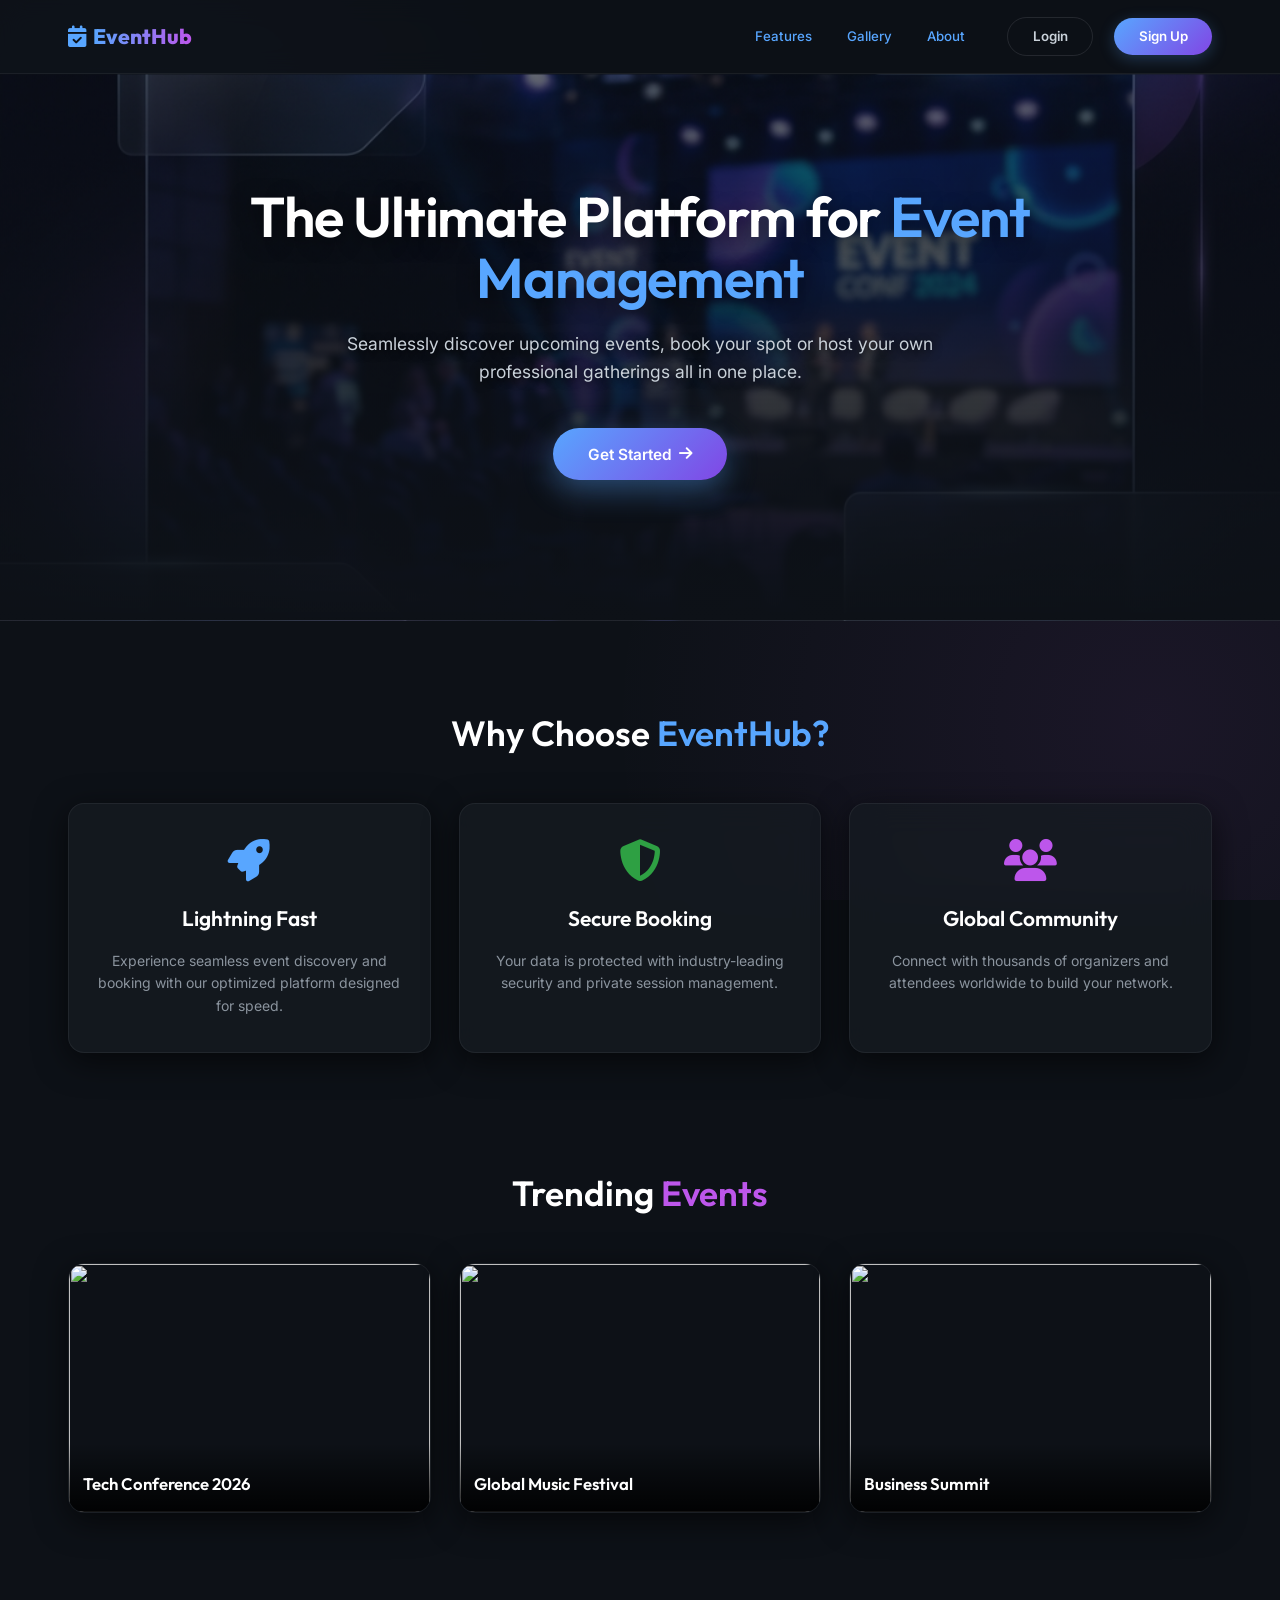
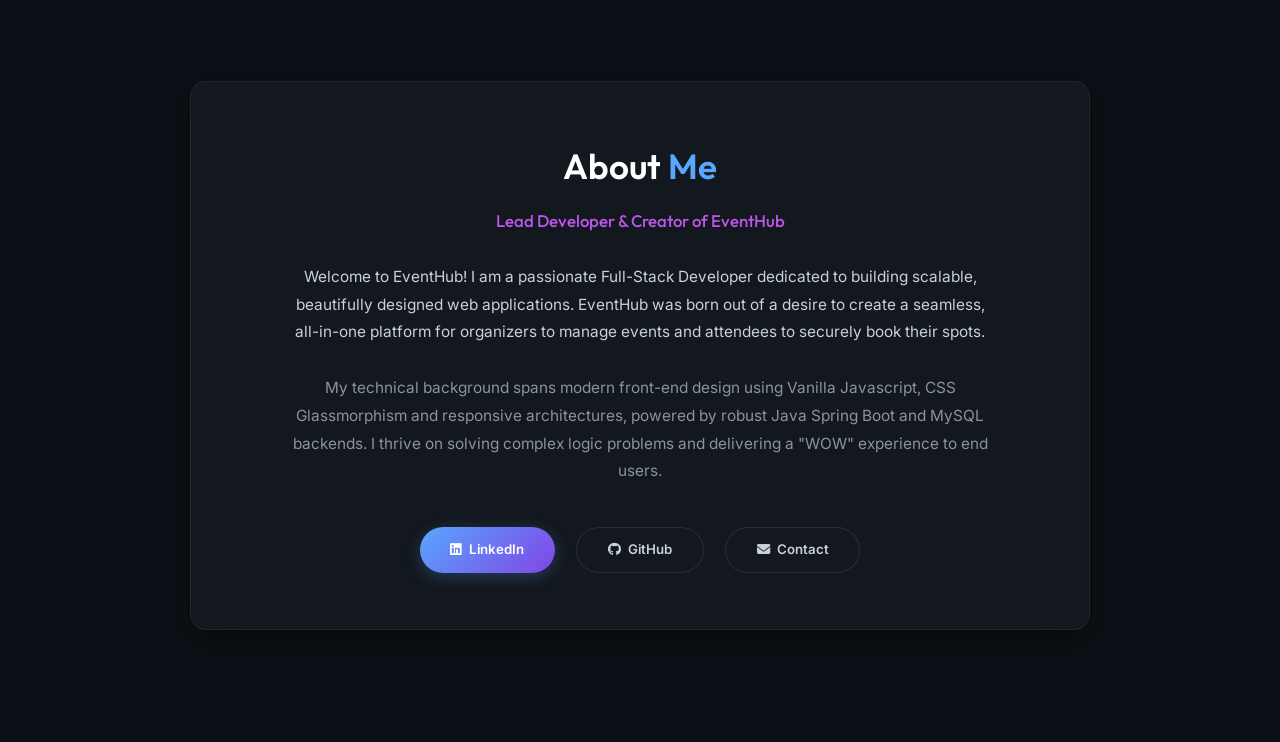
==== commit 731814fb: "feat: update placeholders in dashboard.html" ====
--- a/dashboard.html
+++ b/dashboard.html
@@ -231,12 +231,12 @@
                 <div class="form-group">
                     <label class="form-label">Event Title</label>
                     <input type="text" id="ev-title" class="form-control" required
-                        placeholder="e.g. Annual Tech Summit">
+                        placeholder="enter your event title">
                 </div>
                 <div class="form-group">
                     <label class="form-label">Detailed Description</label>
                     <textarea id="ev-desc" class="form-control" required rows="2"
-                        placeholder="What is this event about?" style="resize: none;"></textarea>
+                        placeholder="Provide a detailed description of your event." style="resize: none;"></textarea>
                 </div>
                 <div style="display: flex; gap: 1rem;">
                     <div class="form-group" style="flex: 1;">
@@ -269,9 +269,9 @@
                         </select>
                     </div>
                     <div class="form-group" style="flex: 1; display: none;" id="ev-price-container">
-                        <label class="form-label">Ticket Price ($)</label>
+                        <label class="form-label">Ticket Price</label>
                         <input type="number" id="ev-price" class="form-control" min="0" step="0.01"
-                            placeholder="e.g. 50.00">
+                            placeholder="50.00">
                     </div>
                 </div>
                 <button type="submit" class="btn btn-primary" style="width: 100%; margin-top: 0.5rem;"><i
@@ -346,7 +346,7 @@
                 </div>
                 <div class="form-group">
                     <label class="form-label">Phone Number <span style="color:var(--danger)">*</span></label>
-                    <input type="tel" id="user-phone" class="form-control" placeholder="+1 234 567 8900" required>
+                    <input type="tel" id="user-phone" class="form-control" placeholder="+91" required>
                 </div>
                 <div class="form-group">
                     <label class="form-label">Security Password</label>
@@ -384,7 +384,7 @@
                     </div>
                     <label for="edit-profile-image" class="btn btn-outline"
                         style="cursor: pointer; padding: 0.4rem 0.8rem; font-size: 0.85rem;">
-                        <i class="fas fa-camera"></i> Change Photo
+                        <i class="fas fa-camera" style="margin-right: 0.5rem;"></i> Change Photo
                     </label>
                     <input type="file" id="edit-profile-image" accept="image/*" style="display: none;">
                 </div>
@@ -400,7 +400,7 @@
                 </div>
                 <div class="form-group">
                     <label class="form-label">Phone Number</label>
-                    <input type="tel" id="edit-profile-phone" class="form-control" placeholder="+1 234 567 8900">
+                    <input type="tel" id="edit-profile-phone" class="form-control" placeholder="+91">
                 </div>
                 <div class="form-group">
                     <label class="form-label">New Password (Leave blank to keep current)</label>
@@ -433,7 +433,7 @@
             <form id="payment-form">
                 <div class="form-group">
                     <label class="form-label">Cardholder Name</label>
-                    <input type="text" id="card-name" class="form-control" required placeholder="John Doe">
+                    <input type="text" id="card-name" class="form-control" required placeholder="Name">
                 </div>
                 <div class="form-group">
                     <label class="form-label">Card Number</label>
@@ -448,7 +448,7 @@
                     </div>
                     <div class="form-group" style="flex: 1;">
                         <label class="form-label">CVV</label>
-                        <input type="text" id="card-cvv" class="form-control" required placeholder="123" maxlength="4">
+                        <input type="text" id="card-cvv" class="form-control" required placeholder="cvv" maxlength="4">
                     </div>
                 </div>
                 <button type="submit" id="btn-pay-submit" class="btn btn-primary"
@@ -483,18 +483,18 @@
             <span class="modal-close" id="gallery-close">&times;</span>
             <h3 class="mb-4" id="gallery-title">Event Gallery</h3>
 
-            <form id="gallery-form" style="display: flex; gap: 1rem; margin-bottom: 2rem; align-items: center;">
+            <form id="gallery-form" style="display: flex; flex-wrap: wrap; gap: 1rem; margin-bottom: 2rem; align-items: center;">
                 <input type="file" id="gallery-file" class="form-control" accept="image/*"
-                    style="flex: 1; padding: 0.5rem;">
-                <span class="text-muted" style="font-weight: 600; font-size: 0.8rem;">OR</span>
+                    style="flex: 1; min-width: 200px; padding: 0.5rem;">
+                <span class="text-muted" style="font-weight: 600; font-size: 0.8rem; width: 100%; text-align: center; margin: -0.5rem 0;">OR</span>
                 <input type="url" id="gallery-image-url" class="form-control"
-                    placeholder="Paste Image URL here (e.g. https://...)" style="flex: 1;">
-                <button type="submit" class="btn btn-primary" style="white-space: nowrap;"><i class="fas fa-upload"></i>
+                    placeholder="Paste Image URL here (e.g. https://...)" style="flex: 1; min-width: 200px;">
+                <button type="submit" class="btn btn-primary" style="white-space: nowrap; flex: 1; min-width: 150px;"><i class="fas fa-upload"></i>
                     Upload</button>
             </form>
 
             <div id="gallery-grid"
-                style="display: grid; grid-template-columns: repeat(auto-fill, minmax(200px, 1fr)); gap: 1.5rem; flex: 1; overflow-y: auto; padding-right: 0.5rem;">
+                style="display: grid; grid-template-columns: repeat(auto-fill, minmax(140px, 1fr)); gap: 1.5rem; flex: 1; overflow-y: auto; padding-right: 0.5rem;">
                 <!-- Populated via JS -->
             </div>
         </div>
--- a/css/styles.css
+++ b/css/styles.css
@@ -747,7 +747,7 @@
 }
 
 /* Responsive Styles (Mobile & Tablets) */
-@media (max-width: 768px) {
+@media (max-width: 1024px) {
     .container {
         padding: 0 1.25rem;
     }
@@ -838,4 +838,62 @@
     #about .glass-card {
         padding: 2.5rem 1.5rem;
     }
+
+    /* Responsive Tables */
+    table, thead, tbody, th, td, tr {
+        display: block;
+    }
+
+    thead tr {
+        position: absolute;
+        top: -9999px;
+        left: -9999px;
+    }
+
+    tr {
+        margin-bottom: 1.5rem;
+        border: 1px solid var(--border);
+        border-radius: var(--radius-md);
+        background: rgba(255, 255, 255, 0.02);
+    }
+
+    td {
+        border: none;
+        border-bottom: 1px solid var(--border);
+        position: relative;
+        padding-left: 50%;
+        text-align: right !important;
+        min-height: 50px;
+        display: flex;
+        align-items: center;
+        justify-content: flex-end;
+    }
+
+    td:last-child {
+        border-bottom: 0;
+    }
+
+    td::before {
+        content: attr(data-label);
+        position: absolute;
+        left: 1rem;
+        width: 45%;
+        padding-right: 10px;
+        white-space: nowrap;
+        text-align: left;
+        font-weight: 600;
+        color: var(--text-muted);
+        text-transform: uppercase;
+        font-size: 0.75rem;
+        letter-spacing: 0.05em;
+    }
+
+    /* Override padding for cells with flex content */
+    td > div {
+        text-align: right;
+    }
+    
+    td .badge {
+        margin-left: auto;
+    }
 }
